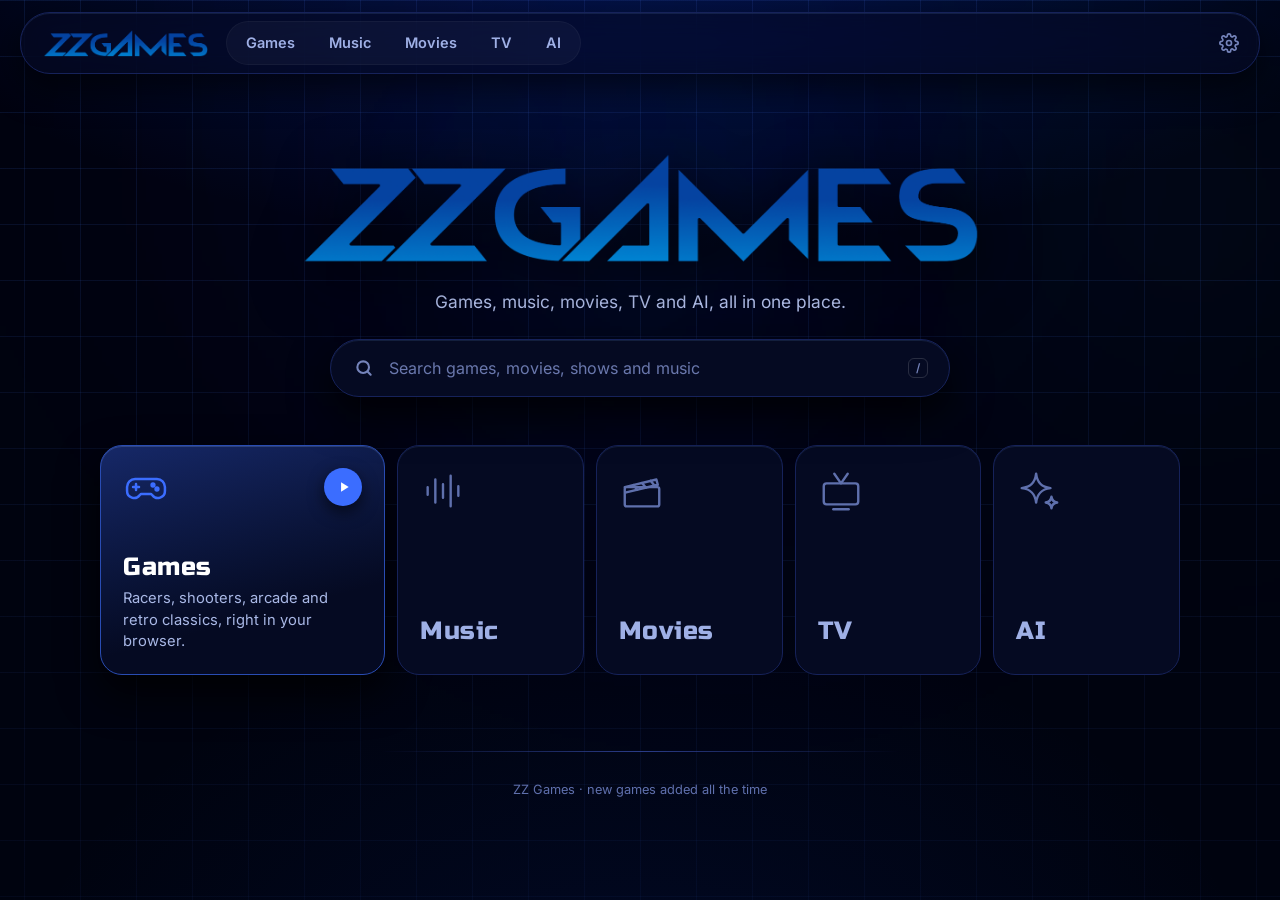
==== index.html @ 1bda88e6 "Watch: EmbedWave first, then VidCore, Cineby, CineSrc (VidLink refuses the sandboxed player) Co-Auth" ====
<!doctype html>
<html lang="en">
<head>
  <meta charset="utf-8">
  <meta name="viewport" content="width=device-width, initial-scale=1">
  <title>ZZ Games – Unblocked Games | Play Free Browser Games</title>
  <script>document.title = "ZZ Classroom";</script>
  <script type="speculationrules">{"prefetch":[{"where":{"selector_matches":".zz-links a, .m-links a, .zz-panel, .topbar .logo, .m-logo"},"eagerness":"moderate"}]}</script>
  <script src="zz-guard.js?v=202611170"></script>
  <link rel="icon" type="image/svg+xml" href="tab/classroom.svg">
  <link rel="icon" type="image/png" sizes="32x32" href="tab/classroom-32.png">
  <link rel="icon" type="image/png" sizes="48x48" href="tab/classroom-48.png">
  <link rel="icon" type="image/png" sizes="192x192" href="tab/classroom-192.png">
  <meta name="description" content="ZZ Games (ZZ-Games) is an unblocked game site with free browser games: Slope, Retro Bowl, Minecraft, Geometry Dash, Drift Boss, Subway Surfers, Paper.io 2 and more. No downloads – just play.">
  <link rel="image_src" href="https://zz-games.github.io/site-v2/logo-square-dark.png">
  <meta name="twitter:card" content="summary_large_image">
  <meta name="twitter:image" content="https://zz-games.github.io/site-v2/logo-square-dark.png">
  <link rel="canonical" href="https://zz-games.github.io/site-v2/">
  <meta property="og:title" content="ZZ Games – Unblocked Games | Play Free Browser Games">
  <meta property="og:site_name" content="ZZ Games">
  <meta name="keywords" content="ZZ Games, ZZ-Games, zz games, zzgames, zz games unblocked, unblocked games, unblocked game site, unblocked games for school, free online games, browser games, games unblocked, play games online, no download games, html5 games, school games, fun games, Tung Tung Kart unblocked, Minecraft unblocked, Slope unblocked, Geometry Dash Lite unblocked, Stickman Hook unblocked, Block Blasts unblocked, Basket Random unblocked, Cluster Rush unblocked, Drive Mad unblocked, Table Tennis World Tour unblocked, Retro Bowl unblocked, Retro Bowl College unblocked, Slow Roads unblocked, Krillion unblocked, Summer Rider unblocked, Ragdoll Archers unblocked, Rooftop Run unblocked, Moto Road Rash 3D unblocked, Survival Race unblocked, Snow Rider unblocked, PolyTrack unblocked, Drift Boss unblocked, Subway Surfers unblocked, Apple Worm unblocked, Escape Road unblocked">
  <meta property="og:description" content="ZZ Games (ZZ-Games) is an unblocked game site with free browser games: Slope, Retro Bowl, Minecraft, Geometry Dash, Drift Boss, Subway Surfers, Paper.io 2 and more. No downloads – just play.">
  <meta property="og:image" content="https://zz-games.github.io/site-v2/logo-square-dark.png">
  <meta property="og:url" content="https://zz-games.github.io/site-v2/">
  <link rel="stylesheet" href="fonts/fonts.css">
  <link rel="apple-touch-icon" href="logo-square-512.png">
  <link rel="stylesheet" href="style.css?v=202611197">
  <script type="application/ld+json">[{"@context":"https://schema.org","@type":"WebSite","name":"ZZ Games","alternateName":["ZZ-Games","ZZGames","ZZ Games Unblocked","ZZ Unblocked Games"],"url":"https://zz-games.github.io/","description":"ZZ Games (ZZ-Games) is an unblocked game site with free browser games: Slope, Retro Bowl, Minecraft, Geometry Dash, Drift Boss, Subway Surfers, Paper.io 2 and more. No downloads – just play.","keywords":"ZZ Games, ZZ-Games, zz games, zzgames, zz games unblocked, unblocked games, unblocked game site, unblocked games for school, free online games, browser games, games unblocked, play games online, no download games, html5 games, school games, fun games","potentialAction":{"@type":"SearchAction","target":"https://zz-games.github.io/site-v2/?q={search_term_string}","query-input":"required name=search_term_string"},"image":"https://zz-games.github.io/site-v2/logo-square-dark.png"},{"@context":"https://schema.org","@type":"WebPage","name":"ZZ Games – Unblocked Games","url":"https://zz-games.github.io/site-v2/","primaryImageOfPage":{"@type":"ImageObject","url":"https://zz-games.github.io/site-v2/logo-square-dark.png","width":1024,"height":1024},"image":"https://zz-games.github.io/site-v2/logo-square-dark.png","isPartOf":{"@type":"WebSite","name":"ZZ Games","url":"https://zz-games.github.io/"}},{"@context":"https://schema.org","@type":"ItemList","name":"Unblocked games on ZZ Games","itemListElement":[{"@type":"ListItem","position":1,"item":{"@type":"VideoGame","name":"Tung Tung Kart","genre":"Racing","url":"https://zz-games.github.io/site-v2/play.html?game=tung-tung-kart","gamePlatform":"Web browser","playMode":"SinglePlayer"}},{"@type":"ListItem","position":2,"item":{"@type":"VideoGame","name":"Minecraft","genre":"Action","url":"https://zz-games.github.io/site-v2/play.html?game=minecraft","gamePlatform":"Web browser","playMode":"SinglePlayer"}},{"@type":"ListItem","position":3,"item":{"@type":"VideoGame","name":"Slope","genre":"Arcade","url":"https://zz-games.github.io/site-v2/play.html?game=slope","gamePlatform":"Web browser","playMode":"SinglePlayer"}},{"@type":"ListItem","position":4,"item":{"@type":"VideoGame","name":"Geometry Dash Lite","genre":"Arcade","url":"https://zz-games.github.io/site-v2/play.html?game=geometry-dash-lite","gamePlatform":"Web browser","playMode":"SinglePlayer"}},{"@type":"ListItem","position":5,"item":{"@type":"VideoGame","name":"Stickman Hook","genre":"Arcade","url":"https://zz-games.github.io/site-v2/play.html?game=stickman-hook","gamePlatform":"Web browser","playMode":"SinglePlayer"}},{"@type":"ListItem","position":6,"item":{"@type":"VideoGame","name":"Block Blasts","genre":"Puzzle","url":"https://zz-games.github.io/site-v2/play.html?game=block-blasts","gamePlatform":"Web browser","playMode":"SinglePlayer"}},{"@type":"ListItem","position":7,"item":{"@type":"VideoGame","name":"Redline Rush","genre":"Racing","url":"https://zz-games.github.io/site-v2/play.html?game=redline-rush","gamePlatform":"Web browser","playMode":"SinglePlayer"}},{"@type":"ListItem","position":8,"item":{"@type":"VideoGame","name":"Basket Random","genre":"Sports","url":"https://zz-games.github.io/site-v2/play.html?game=basket-random","gamePlatform":"Web browser","playMode":"SinglePlayer"}},{"@type":"ListItem","position":9,"item":{"@type":"VideoGame","name":"Cluster Rush","genre":"Arcade","url":"https://zz-games.github.io/site-v2/play.html?game=cluster-rush","gamePlatform":"Web browser","playMode":"SinglePlayer"}},{"@type":"ListItem","position":10,"item":{"@type":"VideoGame","name":"Drive Mad","genre":"Racing","url":"https://zz-games.github.io/site-v2/play.html?game=drive-mad","gamePlatform":"Web browser","playMode":"SinglePlayer"}},{"@type":"ListItem","position":11,"item":{"@type":"VideoGame","name":"Table Tennis World Tour","genre":"Sports","url":"https://zz-games.github.io/site-v2/play.html?game=table-tennis-world-tour","gamePlatform":"Web browser","playMode":"SinglePlayer"}},{"@type":"ListItem","position":12,"item":{"@type":"VideoGame","name":"Retro Bowl","genre":"Sports","url":"https://zz-games.github.io/site-v2/play.html?game=retro-bowl","gamePlatform":"Web browser","playMode":"SinglePlayer"}},{"@type":"ListItem","position":13,"item":{"@type":"VideoGame","name":"Retro Bowl College","genre":"Sports","url":"https://zz-games.github.io/site-v2/play.html?game=retro-bowl-college","gamePlatform":"Web browser","playMode":"SinglePlayer"}},{"@type":"ListItem","position":14,"item":{"@type":"VideoGame","name":"Slow Roads","genre":"Racing","url":"https://zz-games.github.io/site-v2/play.html?game=slow-roads","gamePlatform":"Web browser","playMode":"SinglePlayer"}},{"@type":"ListItem","position":15,"item":{"@type":"VideoGame","name":"Soccer Random","genre":"Sports","url":"https://zz-games.github.io/site-v2/play.html?game=soccer-random","gamePlatform":"Web browser","playMode":"SinglePlayer"}},{"@type":"ListItem","position":16,"item":{"@type":"VideoGame","name":"Volley Random","genre":"Sports","url":"https://zz-games.github.io/site-v2/play.html?game=volley-random","gamePlatform":"Web browser","playMode":"SinglePlayer"}},{"@type":"ListItem","position":17,"item":{"@type":"VideoGame","name":"Boxing Random","genre":"Sports","url":"https://zz-games.github.io/site-v2/play.html?game=boxing-random","gamePlatform":"Web browser","playMode":"SinglePlayer"}},{"@type":"ListItem","position":18,"item":{"@type":"VideoGame","name":"Krillion","genre":"Puzzle","url":"https://zz-games.github.io/site-v2/play.html?game=krillion","gamePlatform":"Web browser","playMode":"SinglePlayer"}},{"@type":"ListItem","position":19,"item":{"@type":"VideoGame","name":"Summer Rider","genre":"Racing","url":"https://zz-games.github.io/site-v2/play.html?game=summer-rider","gamePlatform":"Web browser","playMode":"SinglePlayer"}},{"@type":"ListItem","position":20,"item":{"@type":"VideoGame","name":"Snow Rider","genre":"Racing","url":"https://zz-games.github.io/site-v2/play.html?game=snow-rider","gamePlatform":"Web browser","playMode":"SinglePlayer"}},{"@type":"ListItem","position":21,"item":{"@type":"VideoGame","name":"Ragdoll Archers","genre":"Action","url":"https://zz-games.github.io/site-v2/play.html?game=ragdoll-archers","gamePlatform":"Web browser","playMode":"SinglePlayer"}},{"@type":"ListItem","position":22,"item":{"@type":"VideoGame","name":"Rooftop Run","genre":"Arcade","url":"https://zz-games.github.io/site-v2/play.html?game=rooftop-run","gamePlatform":"Web browser","playMode":"SinglePlayer"}},{"@type":"ListItem","position":23,"item":{"@type":"VideoGame","name":"Moto Road Rash 3D","genre":"Racing","url":"https://zz-games.github.io/site-v2/play.html?game=moto-road-rash-3d","gamePlatform":"Web browser","playMode":"SinglePlayer"}},{"@type":"ListItem","position":24,"item":{"@type":"VideoGame","name":"Survival Race","genre":"Racing","url":"https://zz-games.github.io/site-v2/play.html?game=survival-race","gamePlatform":"Web browser","playMode":"SinglePlayer"}},{"@type":"ListItem","position":25,"item":{"@type":"VideoGame","name":"PolyTrack","genre":"Racing","url":"https://zz-games.github.io/site-v2/play.html?game=polytrack","gamePlatform":"Web browser","playMode":"SinglePlayer"}},{"@type":"ListItem","position":26,"item":{"@type":"VideoGame","name":"Drift Boss","genre":"Racing","url":"https://zz-games.github.io/site-v2/play.html?game=drift-boss","gamePlatform":"Web browser","playMode":"SinglePlayer"}},{"@type":"ListItem","position":27,"item":{"@type":"VideoGame","name":"Subway Surfers","genre":"Arcade","url":"https://zz-games.github.io/site-v2/play.html?game=subway-surfers","gamePlatform":"Web browser","playMode":"SinglePlayer"}},{"@type":"ListItem","position":28,"item":{"@type":"VideoGame","name":"Apple Worm","genre":"Puzzle","url":"https://zz-games.github.io/site-v2/play.html?game=apple-worm","gamePlatform":"Web browser","playMode":"SinglePlayer"}},{"@type":"ListItem","position":29,"item":{"@type":"VideoGame","name":"Escape Road","genre":"Racing","url":"https://zz-games.github.io/site-v2/play.html?game=escape-road","gamePlatform":"Web browser","playMode":"SinglePlayer"}},{"@type":"ListItem","position":30,"item":{"@type":"VideoGame","name":"Hole.io","genre":"Arcade","url":"https://zz-games.github.io/site-v2/play.html?game=hole-io","gamePlatform":"Web browser","playMode":"SinglePlayer"}},{"@type":"ListItem","position":31,"item":{"@type":"VideoGame","name":"Dunk Shot","genre":"Sports","url":"https://zz-games.github.io/site-v2/play.html?game=dunk-shot","gamePlatform":"Web browser","playMode":"SinglePlayer"}},{"@type":"ListItem","position":32,"item":{"@type":"VideoGame","name":"Moto X3M","genre":"Racing","url":"https://zz-games.github.io/site-v2/play.html?game=moto-x3m","gamePlatform":"Web browser","playMode":"SinglePlayer"}},{"@type":"ListItem","position":33,"item":{"@type":"VideoGame","name":"Fly the Plane","genre":"Arcade","url":"https://zz-games.github.io/site-v2/play.html?game=fly-the-plane","gamePlatform":"Web browser","playMode":"SinglePlayer"}},{"@type":"ListItem","position":34,"item":{"@type":"VideoGame","name":"Among Us","genre":"Action","url":"https://zz-games.github.io/site-v2/play.html?game=among-us","gamePlatform":"Web browser","playMode":"SinglePlayer"}},{"@type":"ListItem","position":35,"item":{"@type":"VideoGame","name":"Super Liquid Soccer","genre":"Sports","url":"https://zz-games.github.io/site-v2/play.html?game=super-liquid-soccer","gamePlatform":"Web browser","playMode":"SinglePlayer"}},{"@type":"ListItem","position":36,"item":{"@type":"VideoGame","name":"Wrestle Bros","genre":"Sports","url":"https://zz-games.github.io/site-v2/play.html?game=wrestle-bros","gamePlatform":"Web browser","playMode":"SinglePlayer"}},{"@type":"ListItem","position":37,"item":{"@type":"VideoGame","name":"Ramp Car vs Police","genre":"Racing","url":"https://zz-games.github.io/site-v2/play.html?game=ramp-car-vs-police","gamePlatform":"Web browser","playMode":"SinglePlayer"}},{"@type":"ListItem","position":38,"item":{"@type":"VideoGame","name":"Basketball Stars","genre":"Sports","url":"https://zz-games.github.io/site-v2/play.html?game=basketball-stars","gamePlatform":"Web browser","playMode":"SinglePlayer"}},{"@type":"ListItem","position":39,"item":{"@type":"VideoGame","name":"Draw Climber","genre":"Puzzle","url":"https://zz-games.github.io/site-v2/play.html?game=draw-climber","gamePlatform":"Web browser","playMode":"SinglePlayer"}},{"@type":"ListItem","position":40,"item":{"@type":"VideoGame","name":"Blaze Drifter","genre":"Racing","url":"https://zz-games.github.io/site-v2/play.html?game=blaze-drifter","gamePlatform":"Web browser","playMode":"SinglePlayer"}},{"@type":"ListItem","position":41,"item":{"@type":"VideoGame","name":"Mad Pursuit","genre":"Racing","url":"https://zz-games.github.io/site-v2/play.html?game=mad-pursuit","gamePlatform":"Web browser","playMode":"SinglePlayer"}},{"@type":"ListItem","position":42,"item":{"@type":"VideoGame","name":"Football Bros","genre":"Sports","url":"https://zz-games.github.io/site-v2/play.html?game=football-bros","gamePlatform":"Web browser","playMode":"SinglePlayer"}},{"@type":"ListItem","position":43,"item":{"@type":"VideoGame","name":"Soccer Bros","genre":"Sports","url":"https://zz-games.github.io/site-v2/play.html?game=soccer-bros","gamePlatform":"Web browser","playMode":"SinglePlayer"}},{"@type":"ListItem","position":44,"item":{"@type":"VideoGame","name":"Baseball Bros","genre":"Sports","url":"https://zz-games.github.io/site-v2/play.html?game=baseball-bros","gamePlatform":"Web browser","playMode":"SinglePlayer"}},{"@type":"ListItem","position":45,"item":{"@type":"VideoGame","name":"Google Snake","genre":"Retro","url":"https://zz-games.github.io/site-v2/play.html?game=google-snake","gamePlatform":"Web browser","playMode":"SinglePlayer"}},{"@type":"ListItem","position":46,"item":{"@type":"VideoGame","name":"Sky Race 3D","genre":"Racing","url":"https://zz-games.github.io/site-v2/play.html?game=sky-race-3d","gamePlatform":"Web browser","playMode":"SinglePlayer"}},{"@type":"ListItem","position":47,"item":{"@type":"VideoGame","name":"Stack Ball","genre":"Arcade","url":"https://zz-games.github.io/site-v2/play.html?game=stack-ball","gamePlatform":"Web browser","playMode":"SinglePlayer"}},{"@type":"ListItem","position":48,"item":{"@type":"VideoGame","name":"Google Doodle Baseball","genre":"Retro","url":"https://zz-games.github.io/site-v2/play.html?game=google-doodle-baseball","gamePlatform":"Web browser","playMode":"SinglePlayer"}},{"@type":"ListItem","position":49,"item":{"@type":"VideoGame","name":"Mr. Car Racer","genre":"Racing","url":"https://zz-games.github.io/site-v2/play.html?game=mr-car-racer","gamePlatform":"Web browser","playMode":"SinglePlayer"}},{"@type":"ListItem","position":50,"item":{"@type":"VideoGame","name":"Blackjack","genre":"Other","url":"https://zz-games.github.io/site-v2/play.html?game=blackjack","gamePlatform":"Web browser","playMode":"SinglePlayer"}},{"@type":"ListItem","position":51,"item":{"@type":"VideoGame","name":"Stickman Duel","genre":"Action","url":"https://zz-games.github.io/site-v2/play.html?game=stickman-duel","gamePlatform":"Web browser","playMode":"SinglePlayer"}},{"@type":"ListItem","position":52,"item":{"@type":"VideoGame","name":"Bad Piggies","genre":"Puzzle","url":"https://zz-games.github.io/site-v2/play.html?game=bad-piggies","gamePlatform":"Web browser","playMode":"SinglePlayer"}},{"@type":"ListItem","position":53,"item":{"@type":"VideoGame","name":"Golf Battle","genre":"Sports","url":"https://zz-games.github.io/site-v2/play.html?game=golf-battle","gamePlatform":"Web browser","playMode":"SinglePlayer"}},{"@type":"ListItem","position":54,"item":{"@type":"VideoGame","name":"Jetski Race","genre":"Racing","url":"https://zz-games.github.io/site-v2/play.html?game=jetski-race","gamePlatform":"Web browser","playMode":"SinglePlayer"}},{"@type":"ListItem","position":55,"item":{"@type":"VideoGame","name":"Tall.io","genre":"Arcade","url":"https://zz-games.github.io/site-v2/play.html?game=tall-io","gamePlatform":"Web browser","playMode":"SinglePlayer"}},{"@type":"ListItem","position":56,"item":{"@type":"VideoGame","name":"Crazy Plane Landing","genre":"Arcade","url":"https://zz-games.github.io/site-v2/play.html?game=crazy-plane-landing","gamePlatform":"Web browser","playMode":"SinglePlayer"}},{"@type":"ListItem","position":57,"item":{"@type":"VideoGame","name":"Five Nights at Freddy's","genre":"Action","url":"https://zz-games.github.io/site-v2/play.html?game=five-nights-at-freddy-s","gamePlatform":"Web browser","playMode":"SinglePlayer"}},{"@type":"ListItem","position":58,"item":{"@type":"VideoGame","name":"Money Rush","genre":"Arcade","url":"https://zz-games.github.io/site-v2/play.html?game=money-rush","gamePlatform":"Web browser","playMode":"SinglePlayer"}},{"@type":"ListItem","position":59,"item":{"@type":"VideoGame","name":"Grass Mowing Simulator","genre":"Other","url":"https://zz-games.github.io/site-v2/play.html?game=grass-mowing-simulator","gamePlatform":"Web browser","playMode":"SinglePlayer"}},{"@type":"ListItem","position":60,"item":{"@type":"VideoGame","name":"Elytra Flight","genre":"Arcade","url":"https://zz-games.github.io/site-v2/play.html?game=elytra-flight","gamePlatform":"Web browser","playMode":"SinglePlayer"}},{"@type":"ListItem","position":61,"item":{"@type":"VideoGame","name":"Crazy Motorcycle","genre":"Racing","url":"https://zz-games.github.io/site-v2/play.html?game=crazy-motorcycle","gamePlatform":"Web browser","playMode":"SinglePlayer"}},{"@type":"ListItem","position":62,"item":{"@type":"VideoGame","name":"Crossy Road","genre":"Arcade","url":"https://zz-games.github.io/site-v2/play.html?game=crossy-road","gamePlatform":"Web browser","playMode":"SinglePlayer"}},{"@type":"ListItem","position":63,"item":{"@type":"VideoGame","name":"Suika Game","genre":"Puzzle","url":"https://zz-games.github.io/site-v2/play.html?game=suika-game","gamePlatform":"Web browser","playMode":"SinglePlayer"}},{"@type":"ListItem","position":64,"item":{"@type":"VideoGame","name":"Dune Dash","genre":"Racing","url":"https://zz-games.github.io/site-v2/play.html?game=dune-dash","gamePlatform":"Web browser","playMode":"SinglePlayer"}},{"@type":"ListItem","position":65,"item":{"@type":"VideoGame","name":"Cut the Rope","genre":"Puzzle","url":"https://zz-games.github.io/site-v2/play.html?game=cut-the-rope","gamePlatform":"Web browser","playMode":"SinglePlayer"}},{"@type":"ListItem","position":66,"item":{"@type":"VideoGame","name":"Tanuki Sunset","genre":"Racing","url":"https://zz-games.github.io/site-v2/play.html?game=tanuki-sunset","gamePlatform":"Web browser","playMode":"SinglePlayer"}},{"@type":"ListItem","position":67,"item":{"@type":"VideoGame","name":"Angry Birds","genre":"Puzzle","url":"https://zz-games.github.io/site-v2/play.html?game=angry-birds","gamePlatform":"Web browser","playMode":"SinglePlayer"}},{"@type":"ListItem","position":68,"item":{"@type":"VideoGame","name":"Icy Purple Head","genre":"Puzzle","url":"https://zz-games.github.io/site-v2/play.html?game=icy-purple-head","gamePlatform":"Web browser","playMode":"SinglePlayer"}},{"@type":"ListItem","position":69,"item":{"@type":"VideoGame","name":"BitLife","genre":"Other","url":"https://zz-games.github.io/site-v2/play.html?game=bitlife","gamePlatform":"Web browser","playMode":"SinglePlayer"}},{"@type":"ListItem","position":70,"item":{"@type":"VideoGame","name":"Poly Billiards","genre":"Sports","url":"https://zz-games.github.io/site-v2/play.html?game=poly-billiards","gamePlatform":"Web browser","playMode":"SinglePlayer"}},{"@type":"ListItem","position":71,"item":{"@type":"VideoGame","name":"Tower Crash 3D","genre":"Arcade","url":"https://zz-games.github.io/site-v2/play.html?game=tower-crash-3d","gamePlatform":"Web browser","playMode":"SinglePlayer"}},{"@type":"ListItem","position":72,"item":{"@type":"VideoGame","name":"Highway Traffic 3D","genre":"Racing","url":"https://zz-games.github.io/site-v2/play.html?game=highway-traffic-3d","gamePlatform":"Web browser","playMode":"SinglePlayer"}},{"@type":"ListItem","position":73,"item":{"@type":"VideoGame","name":"OvO","genre":"Arcade","url":"https://zz-games.github.io/site-v2/play.html?game=ovo","gamePlatform":"Web browser","playMode":"SinglePlayer"}},{"@type":"ListItem","position":74,"item":{"@type":"VideoGame","name":"Paper.io 2","genre":"Arcade","url":"https://zz-games.github.io/site-v2/play.html?game=paper-io-2","gamePlatform":"Web browser","playMode":"SinglePlayer"}},{"@type":"ListItem","position":75,"item":{"@type":"VideoGame","name":"Cookie Clicker","genre":"Other","url":"https://zz-games.github.io/site-v2/play.html?game=cookie-clicker","gamePlatform":"Web browser","playMode":"SinglePlayer"}},{"@type":"ListItem","position":76,"item":{"@type":"VideoGame","name":"Knife Hit","genre":"Arcade","url":"https://zz-games.github.io/site-v2/play.html?game=knife-hit","gamePlatform":"Web browser","playMode":"SinglePlayer"}},{"@type":"ListItem","position":77,"item":{"@type":"VideoGame","name":"Super Knife","genre":"Action","url":"https://zz-games.github.io/site-v2/play.html?game=super-knife","gamePlatform":"Web browser","playMode":"SinglePlayer"}},{"@type":"ListItem","position":78,"item":{"@type":"VideoGame","name":"Contra","genre":"Retro","url":"https://zz-games.github.io/site-v2/play.html?game=contra","gamePlatform":"Web browser","playMode":"SinglePlayer"}},{"@type":"ListItem","position":79,"item":{"@type":"VideoGame","name":"Candy Crush","genre":"Puzzle","url":"https://zz-games.github.io/site-v2/play.html?game=candy-crush","gamePlatform":"Web browser","playMode":"SinglePlayer"}},{"@type":"ListItem","position":80,"item":{"@type":"VideoGame","name":"Chain Pop","genre":"Puzzle","url":"https://zz-games.github.io/site-v2/play.html?game=chain-pop","gamePlatform":"Web browser","playMode":"SinglePlayer"}},{"@type":"ListItem","position":81,"item":{"@type":"VideoGame","name":"Idle Miner Tycoon","genre":"Other","url":"https://zz-games.github.io/site-v2/play.html?game=idle-miner-tycoon","gamePlatform":"Web browser","playMode":"SinglePlayer"}},{"@type":"ListItem","position":82,"item":{"@type":"VideoGame","name":"Time Shooter 2","genre":"Action","url":"https://zz-games.github.io/site-v2/play.html?game=time-shooter-2","gamePlatform":"Web browser","playMode":"SinglePlayer"}},{"@type":"ListItem","position":83,"item":{"@type":"VideoGame","name":"Hill Climb Racing","genre":"Racing","url":"https://zz-games.github.io/site-v2/play.html?game=hill-climb-racing","gamePlatform":"Web browser","playMode":"SinglePlayer"}},{"@type":"ListItem","position":84,"item":{"@type":"VideoGame","name":"Jetpack Joyride","genre":"Arcade","url":"https://zz-games.github.io/site-v2/play.html?game=jetpack-joyride","gamePlatform":"Web browser","playMode":"SinglePlayer"}},{"@type":"ListItem","position":85,"item":{"@type":"VideoGame","name":"Stick Merge","genre":"Action","url":"https://zz-games.github.io/site-v2/play.html?game=stick-merge","gamePlatform":"Web browser","playMode":"SinglePlayer"}},{"@type":"ListItem","position":86,"item":{"@type":"VideoGame","name":"Crazy Cattle 3D","genre":"Action","url":"https://zz-games.github.io/site-v2/play.html?game=crazy-cattle-3d","gamePlatform":"Web browser","playMode":"SinglePlayer"}}]}]</script>
  <link rel="stylesheet" href="zz-fx.css?v=202611197">
  <link rel="expect" href="#fxReady" blocking="render">
</head>
<body class="home">
  <div class="zz-top">
  <div class="zz-grid" aria-hidden="true"></div>
  <header class="topbar zz-nav">
    <a href="index.html" class="logo"><img src="logo-flat.png?v=2" alt="ZZ Games"></a>
    <span class="fx-pill" aria-hidden="true"></span>
    <nav class="zz-links" aria-label="Main">
      <a href="games.html">Games</a>
      <a href="music.html">Music</a>
      <a href="watch.html?type=movie&id=popular" data-ch="movies">Movies</a>
      <a href="watch.html?type=tv&id=popular" data-ch="tv">TV</a>
      <a href="ai.html">AI</a>
    </nav>
    <i id="fxReady" hidden></i>
  </header>

  <section class="zz-hero" aria-label="ZZ Games">
    <h1 class="zz-h1"><img class="zz-brand" src="logo-flat.png?v=2" alt="ZZ Games"></h1>
    <p class="zz-tag">Games, music, movies, TV and AI, all in one place.</p>
    <div class="zz-find">
    <label class="zz-search">
      <span class="sr-only">Search games, movies, shows and music</span>
      <svg aria-hidden="true" width="20" height="20" viewBox="0 0 24 24" fill="none" stroke="currentColor" stroke-width="2.5" stroke-linecap="round"><circle cx="11" cy="11" r="7"/><path d="m20 20-3.5-3.5"/></svg>
      <input id="search" type="search" placeholder="Search games, movies, shows and music" autocomplete="off">
      <kbd aria-hidden="true">/</kbd>
    </label>
    <div id="findResults" class="find-results" role="listbox" aria-label="Search results" hidden></div>
    </div>
    <div id="channels" class="zz-channels" role="group" aria-label="Channels">
      <a class="zz-panel" data-ch="games" href="games.html">
        <span class="zz-panel-top"><svg aria-hidden="true" width="46" height="46" viewBox="0 0 48 48" fill="none" stroke="currentColor" stroke-width="2.5" stroke-linecap="round" stroke-linejoin="round"><path d="M13 15h22a8 8 0 0 1 8 8v4a7 7 0 0 1-12.6 4.2L29 30H19l-1.4 1.2A7 7 0 0 1 5 27v-4a8 8 0 0 1 8-8z"/><path d="M14 20v6M11 23h6"/><circle cx="31" cy="21" r="1.4"/><circle cx="35" cy="25" r="1.4"/></svg><span class="zz-go" aria-hidden="true"><svg width="14" height="14" viewBox="0 0 24 24" fill="currentColor"><path d="M7 4v16l13-8z"/></svg></span></span>
        <span class="zz-panel-txt"><span class="zz-panel-name">Games</span><span class="zz-panel-desc">Racers, shooters, arcade and retro classics, right in your browser.</span></span>
      </a>
      <a class="zz-panel" data-ch="music" href="music.html">
        <span class="zz-panel-top"><svg aria-hidden="true" width="46" height="46" viewBox="0 0 48 48" fill="none" stroke="currentColor" stroke-width="2.5" stroke-linecap="round" stroke-linejoin="round"><path d="M8 20v8M16 12v24M24 17v14M32 8v32M40 19v10"/></svg><span class="zz-go" aria-hidden="true"><svg width="14" height="14" viewBox="0 0 24 24" fill="currentColor"><path d="M7 4v16l13-8z"/></svg></span></span>
        <span class="zz-panel-txt"><span class="zz-panel-name">Music</span><span class="zz-panel-desc">Put something on while you play. Full songs, playlists and the charts.</span></span>
      </a>
      <a class="zz-panel" data-ch="movies" href="watch.html?type=movie&id=popular">
        <span class="zz-panel-top"><svg aria-hidden="true" width="46" height="46" viewBox="0 0 48 48" fill="none" stroke="currentColor" stroke-width="2.5" stroke-linecap="round" stroke-linejoin="round"><rect x="6" y="20" width="36" height="20" rx="2"/><path d="M6 20l33-8 1.5 5.5L7.5 25.5"/><path d="M15 17.8l4 4.8M24 15.6l4 4.8M33 13.4l4 4.8"/></svg><span class="zz-go" aria-hidden="true"><svg width="14" height="14" viewBox="0 0 24 24" fill="currentColor"><path d="M7 4v16l13-8z"/></svg></span></span>
        <span class="zz-panel-txt"><span class="zz-panel-name">Movies</span><span class="zz-panel-desc">Movie night without leaving the tab.</span></span>
      </a>
      <a class="zz-panel" data-ch="tv" href="watch.html?type=tv&id=popular">
        <span class="zz-panel-top"><svg aria-hidden="true" width="46" height="46" viewBox="0 0 48 48" fill="none" stroke="currentColor" stroke-width="2.5" stroke-linecap="round" stroke-linejoin="round"><rect x="6" y="16" width="36" height="22" rx="3"/><path d="M17 6l7 10 7-10"/><path d="M16 43h16"/></svg><span class="zz-go" aria-hidden="true"><svg width="14" height="14" viewBox="0 0 24 24" fill="currentColor"><path d="M7 4v16l13-8z"/></svg></span></span>
        <span class="zz-panel-txt"><span class="zz-panel-name">TV</span><span class="zz-panel-desc">Shows to binge between rounds.</span></span>
      </a>
      <a class="zz-panel" data-ch="ai" href="ai.html">
        <span class="zz-panel-top"><svg aria-hidden="true" width="46" height="46" viewBox="0 0 48 48" fill="none" stroke="currentColor" stroke-width="2.5" stroke-linecap="round" stroke-linejoin="round"><path d="M21 6c1.2 9.5 5.5 13.8 15 15-9.5 1.2-13.8 5.5-15 15-1.2-9.5-5.5-13.8-15-15 9.5-1.2 13.8-5.5 15-15z"/><path d="M37 30c.5 3.8 2.2 5.5 6 6-3.8.5-5.5 2.2-6 6-.5-3.8-2.2-5.5-6-6 3.8-.5 5.5-2.2 6-6z"/></svg><span class="zz-go" aria-hidden="true"><svg width="14" height="14" viewBox="0 0 24 24" fill="currentColor"><path d="M7 4v16l13-8z"/></svg></span></span>
        <span class="zz-panel-txt"><span class="zz-panel-name">AI</span><span class="zz-panel-desc">Chat, game tips and ideas, powered by Puter.</span></span>
      </a>
    </div>

    <section id="continueWrap" class="zz-continue" aria-label="Continue" hidden>
      <div class="row-head"><h2>Continue</h2></div>
      <div id="continueRail" class="rail cont-rail"></div>
    </section>
  </section>
  </div>


  <footer class="foot">ZZ Games · new games added all the time</footer>

  <script src="games.js?v=202611182"></script>
  <script src="sources.js?v=202611212"></script>
  <script src="app.js?v=202611185"></script>
  <script src="zz-fx.js?v=202611198"></script>
</body>
</html>
---- fonts/fonts.css ----
/* Fonts are stored on the site itself so they still load on school networks that block Google Fonts. */
@font-face { font-family: "Russo One"; font-style: normal; font-weight: 400; font-display: swap; src: url("russo-one-400.woff2") format("woff2"); }
@font-face { font-family: "Inter"; font-style: normal; font-weight: 400; font-display: swap; src: url("inter-400.woff2") format("woff2"); }
@font-face { font-family: "Inter"; font-style: normal; font-weight: 600; font-display: swap; src: url("inter-600.woff2") format("woff2"); }
@font-face { font-family: "Inter"; font-style: normal; font-weight: 700; font-display: swap; src: url("inter-700.woff2") format("woff2"); }
@font-face { font-family: "Inter"; font-style: normal; font-weight: 800; font-display: swap; src: url("inter-800.woff2") format("woff2"); }
---- style.css ----
/* =========================================================
   ZZ Games — site styles (every page except Music)
   Colors, the floating nav and all motion live in zz-fx.css,
   which loads after this file.
   ---------------------------------------------------------
   1. Base            6. Spotlight (games.html)
   2. Buttons         7. Play page
   3. Search fields   8. Settings
   4. Home hero       9. Continue watching
   5. Cards + rails  10. Request · AI · Gamble pages
   ========================================================= */

/* ---------- 1. Base ---------- */
* { box-sizing: border-box; }
html, body { margin: 0; }
body { min-height: 100vh; line-height: 1.45; }
a { color: inherit; text-decoration: none; }
img { max-width: 100%; }
h1, h2, h3 { font-family: var(--display); font-weight: 400; letter-spacing: .5px; }
h2 { font-size: 1.35rem; margin: 32px 0 14px; }
main { padding: 0 clamp(16px, 4vw, 40px) 40px; max-width: 1400px; margin: 0 auto; }
[hidden] { display: none !important; }

/* Section headers: a short blue bar, then the title */
.row-head { display: flex; align-items: center; gap: 12px; margin: 34px 0 14px; }
.row-head h2, .watch-section > h2, .sec-title { display: flex; align-items: center; gap: 10px; margin: 0; }
.row-head h2::before, .watch-section > h2::before, .sec-title::before {
  content: ""; width: 4px; height: 1.05em; border-radius: 2px; flex: none; background: var(--blue);
}
.row-count { color: var(--muted); font-size: .85rem; font-variant-numeric: tabular-nums; }
.empty { color: var(--muted); text-align: center; padding: 48px 0; }
.empty .btn { display: inline-block; margin-top: 6px; }

/* ---------- 2. Buttons ---------- */
.btn {
  display: inline-flex; align-items: center; justify-content: center; gap: 6px;
  border: 0; cursor: pointer; font: 600 .9rem var(--body); white-space: nowrap; text-decoration: none;
  padding: 10px 18px; border-radius: 999px; color: #fff;
  background: linear-gradient(180deg, var(--blue-hi), var(--blue-lo));
  box-shadow: 0 6px 16px #0008, inset 0 1px 0 #ffffff33;
  transition: transform .3s var(--ease-out), box-shadow .3s ease, filter .25s ease, border-color .25s ease, background-color .25s ease;
}
.btn:hover { transition: transform .2s var(--ease-out), box-shadow .2s ease, filter .15s ease, border-color .15s ease, background-color .15s ease; }
.btn:hover { transform: translateY(-2px); filter: brightness(1.08); box-shadow: 0 10px 24px #000a, 0 6px 20px #1f5ff055, inset 0 1px 0 #ffffff4d; }
.btn:active { transform: translateY(0) scale(.96); transition-duration: .08s; }
.btn.ghost { background: transparent; color: var(--text); border: 1px solid var(--edge-hi); box-shadow: none; }
.btn.ghost:hover { background: #2466ff1a; border-color: var(--sky); box-shadow: none; filter: none; }
.btn.small { padding: 6px 14px; font-size: .8rem; }
.btn:disabled, .btn[disabled] { opacity: .55; cursor: default; transform: none; filter: none; }
.big-btn { font-size: 1rem; font-weight: 800; padding: 13px 26px; box-shadow: 0 8px 20px #000a, inset 0 1px 0 #ffffff33; }

/* Segmented control (settings, version picker) */
.seg { display: inline-flex; background: #ffffff0d; border-radius: 999px; padding: 3px; }
.seg button { background: none; border: 0; color: var(--muted); font: 600 .8rem var(--body); padding: 7px 13px; border-radius: 999px; cursor: pointer; transition: background .25s, color .2s, transform .2s var(--ease-out), box-shadow .25s; }
.seg button:hover { color: var(--text); }
.seg button:active { transform: scale(.94); }
.seg button.on { background: var(--blue); color: #fff; box-shadow: 0 4px 12px #1b5cf055, inset 0 1px 0 #ffffff33; }

/* ---------- 3. Search fields ----------
   A ring of light turns around the field while you type. */
.zz-search, .channel-search { position: relative; display: block; width: min(620px, 100%); isolation: isolate; }
.zz-search::before, .channel-search::before, .composer::before {
  content: ""; position: absolute; inset: -2px; z-index: -1; border-radius: 999px; pointer-events: none; padding: 2px;
  -webkit-mask: linear-gradient(#000 0 0) content-box, linear-gradient(#000 0 0); -webkit-mask-composite: xor;
          mask: linear-gradient(#000 0 0) content-box, linear-gradient(#000 0 0); mask-composite: exclude;
  background: conic-gradient(from var(--fx-a), #1f6bff00 0deg, var(--blue) 70deg, var(--cyan) 130deg, #1f6bff00 200deg, #1f6bff00 360deg);
  opacity: 0; transition: opacity .35s; animation: fx-spin-a 3.2s linear infinite paused;
}
.zz-search:focus-within::before, .channel-search:focus-within::before, .composer:focus-within::before { opacity: 1; animation-play-state: running; }
.zz-search input, .channel-search input {
  width: 100%; height: 58px; margin: 0; padding: 10px 56px 10px 58px;
  background: var(--s1); color: var(--text); border: 1px solid var(--edge); border-radius: 999px;
  font: inherit; font-size: 1rem; outline: none; box-shadow: var(--drop), var(--lit);
  transition: border-color .2s, box-shadow .25s, background .25s;
}
.zz-search input::placeholder, .channel-search input::placeholder { color: #6a78ad; }
.zz-search input:focus, .channel-search input:focus { border-color: transparent; background: var(--s2); box-shadow: var(--drop); }
.zz-search input::-webkit-search-cancel-button, .channel-search input::-webkit-search-cancel-button { -webkit-appearance: none; }
.zz-search svg, .channel-search-ico { position: absolute; left: 24px; top: 50%; translate: 0 -50%; color: var(--muted); pointer-events: none; z-index: 1; transition: color .2s, transform .35s var(--ease-out); }
.zz-search:focus-within svg, .channel-search:focus-within .channel-search-ico { color: var(--cyan); transform: scale(1.12); }
.zz-search kbd, .channel-search kbd {
  position: absolute; right: 22px; top: 50%; translate: 0 -50%; z-index: 1; pointer-events: none;
  font: 600 .72rem var(--body); color: var(--muted); border: 1px solid #ffffff24; border-radius: 6px; padding: 2px 7px; transition: opacity .2s;
}
.zz-search:focus-within kbd, .channel-search:focus-within kbd { opacity: 0; }
@media (hover: none) { .zz-search kbd, .channel-search kbd { display: none; } }

/* ---------- 4. Home hero ---------- */
.zz-top { position: relative; }
.zz-hero {
  position: relative; max-width: 1160px; margin: 0 auto;
  padding: clamp(28px, 5vw, 64px) clamp(16px, 4vw, 40px) 36px;
  display: flex; flex-direction: column; align-items: center; gap: 24px; text-align: center;
}
.zz-h1 { position: relative; margin: 0; width: min(680px, 92%); }
.zz-brand { display: block; width: 100%; height: auto; filter: drop-shadow(0 14px 30px #000b); animation: fx-wipe .9s cubic-bezier(.65, 0, .2, 1) backwards; }
/* bright edge that leads the logo wipe */
.zz-h1::before {
  content: ""; position: absolute; top: -12%; bottom: -12%; left: 100%; width: 3px; border-radius: 3px; pointer-events: none; opacity: 0;
  background: linear-gradient(180deg, transparent, #bfe0ff 30%, #fff 50%, #bfe0ff 70%, transparent);
  box-shadow: 0 0 18px 4px #5aa8ffaa; transform: skewX(-8deg);
  animation: fx-edge .9s cubic-bezier(.65, 0, .2, 1) backwards;
}
/* then one sweep of light across the letters, cut to the logo's shape */
.zz-h1::after {
  content: ""; position: absolute; inset: 0; pointer-events: none;
  background: linear-gradient(105deg, transparent 42%, #ffffffd9 50%, transparent 58%) 130% 0 / 250% 100% no-repeat;
  -webkit-mask: url("logo-flat.png?v=2") center / 100% 100% no-repeat; mask: url("logo-flat.png?v=2") center / 100% 100% no-repeat;
  mix-blend-mode: overlay; animation: fx-sheen 2.4s ease-in-out 1.1s 1 both;
}
.zz-tag { margin: 0; max-width: 520px; color: var(--soft); font-size: 1.08rem; line-height: 1.5; text-wrap: pretty; animation: fx-rise .6s var(--ease-out) .45s backwards; }

/* One search for everything: results drop down under the field */
.zz-find { position: relative; width: min(620px, 100%); z-index: 20; animation: fx-rise .6s var(--ease-out) .55s backwards; }
.zz-find .zz-search { width: 100%; animation: none; }
.find-results {
  position: absolute; left: 0; right: 0; top: calc(100% + 10px); max-height: min(70vh, 640px); overflow-y: auto; overscroll-behavior: contain;
  padding: 8px; text-align: left; border-radius: 22px; scrollbar-width: thin;
  background: rgba(7, 13, 42, .96); -webkit-backdrop-filter: blur(18px) saturate(1.3); backdrop-filter: blur(18px) saturate(1.3);
  border: 1px solid var(--edge-hi); box-shadow: 0 30px 70px #000e, var(--lit);
  transform-origin: top center; animation: fx-drop-in .28s var(--ease-out);
}
@keyframes fx-drop-in { from { opacity: 0; transform: translateY(-8px) scale(.98); } }
.fr-sec + .fr-sec { margin-top: 6px; padding-top: 6px; border-top: 1px solid #ffffff0d; }
.fr-h { display: flex; align-items: center; justify-content: space-between; padding: 8px 10px 6px; font: 700 .7rem var(--body); letter-spacing: 1.6px; text-transform: uppercase; color: var(--muted); }
.fr-more { font-size: .72rem; letter-spacing: .3px; text-transform: none; color: var(--sky); padding: 2px 6px; border-radius: 6px; transition: color .3s ease, background-color .3s ease; }
.fr-more:hover, .fr-more:focus-visible { color: #fff; background: #ffffff10; }
.fr-grid { display: grid; grid-template-columns: repeat(2, minmax(0, 1fr)); gap: 2px; }
.fr-item { display: flex; align-items: center; gap: 12px; padding: 7px 10px 7px 7px; border-radius: 14px; outline: none; transition: background .2s ease, transform .25s var(--ease-out); animation: fx-rise .35s var(--ease-out) backwards; }
.fr-item:nth-child(2) { animation-delay: .03s; } .fr-item:nth-child(3) { animation-delay: .06s; } .fr-item:nth-child(4) { animation-delay: .09s; } .fr-item:nth-child(n+5) { animation-delay: .12s; }
.fr-item:hover, .fr-item:focus-visible { background: #2466ff1f; transform: translateX(2px); }
.fr-item:focus-visible { box-shadow: inset 0 0 0 1px var(--sky); }
.fr-art { width: 46px; height: 46px; flex-shrink: 0; border-radius: 11px; background: var(--s3) center / cover; box-shadow: 0 4px 12px #0008; }
[data-sec="watch"] .fr-art { width: 38px; height: 54px; border-radius: 8px; }
.fr-txt { min-width: 0; flex: 1; display: flex; flex-direction: column; gap: 2px; }
.fr-txt b { font-size: .9rem; font-weight: 600; white-space: nowrap; overflow: hidden; text-overflow: ellipsis; }
.fr-txt small { font-size: .76rem; color: var(--muted); white-space: nowrap; overflow: hidden; text-overflow: ellipsis; }
.fr-kind { flex-shrink: 0; font: 700 .6rem var(--body); letter-spacing: .8px; text-transform: uppercase; color: var(--faint); border: 1px solid var(--edge); border-radius: 999px; padding: 3px 7px; }
.fr-empty { margin: 0; padding: 4px 10px 10px; color: var(--muted); font-size: .85rem; }
.fr-empty a { color: var(--sky); text-decoration: underline; text-underline-offset: 3px; }
.fr-skel { display: grid; grid-template-columns: repeat(2, 1fr); gap: 8px; padding: 4px 8px 8px; }
.fr-skel i { height: 54px; border-radius: 14px; background: linear-gradient(90deg, #ffffff08 25%, #ffffff14 50%, #ffffff08 75%) 0 0 / 200% 100%; animation: fx-shimmer 1.2s linear infinite; }
@media (max-width: 640px) {
  .fr-grid, .fr-skel { grid-template-columns: 1fr; }
  .fr-skel i:nth-child(2) { display: none; }
  .find-results { max-height: 62vh; }
}

/* Continue: everything you were in the middle of, in one row */
.zz-continue { width: 100%; margin-top: 14px; text-align: left; animation: fx-rise .65s var(--ease-out) .9s backwards; }
.zz-continue .row-head { margin: 10px 0 12px; }
.rail.cont-rail { grid-auto-columns: 280px; gap: 12px; }
.cont-card {
  position: relative; display: flex; align-items: center; gap: 14px; height: 96px; padding: 12px 46px 12px 12px; overflow: hidden; isolation: isolate;
  border-radius: 18px; border: 1px solid var(--edge); background: var(--s1); color: var(--text); font: inherit; text-align: left; cursor: pointer;
  box-shadow: var(--lit); transition: transform .38s var(--ease-out), border-color .3s ease, box-shadow .3s ease;
}
.cont-card:hover, .cont-card:focus-visible { transform: translateY(-4px); border-color: #3f74ff; box-shadow: var(--glow); transition-duration: .2s; }
.cont-card:active { transform: scale(.98); }
/* a faint glow of the art's colour sits just behind the picture and fades into the normal
   card colour, so the cards match the navy panels instead of turning muddy */
.cont-bg {
  position: absolute; left: -40px; top: 50%; width: 190px; height: 190px; z-index: -1; translate: 0 -50%;
  background-position: center; background-size: cover; border-radius: 50%;
  filter: blur(36px) saturate(1.4); opacity: .32;
  transition: opacity .35s ease, transform .45s var(--ease-out);
}
.cont-card:hover .cont-bg { opacity: .5; transform: scale(1.15); transition-duration: .2s, .3s; }
.cont-art { width: 70px; height: 70px; flex-shrink: 0; border-radius: 12px; background: center / cover; box-shadow: 0 8px 20px #000a, 0 0 0 1px #ffffff1a; transition: transform .35s var(--ease-out); }
.k-movie .cont-art, .k-tv .cont-art { width: 50px; height: 72px; border-radius: 8px; }
.k-song .cont-art { border-radius: 50%; animation: fx-spin 8s linear infinite paused; }
.cont-card:hover .cont-art { transform: scale(1.06) rotate(-2deg); }
.k-song:hover .cont-art { animation-play-state: running; transform: none; }
.cont-txt { min-width: 0; display: flex; flex-direction: column; gap: 3px; }
.cont-txt small { font: 700 .62rem var(--body); letter-spacing: 1.2px; text-transform: uppercase; color: var(--sky); }
.k-song .cont-txt small { color: #7ee0ff; } .k-tv .cont-txt small, .k-movie .cont-txt small { color: #a9b4ff; }
.cont-txt b { font-weight: 700; font-size: .95rem; white-space: nowrap; overflow: hidden; text-overflow: ellipsis; }
.cont-txt em { font-style: normal; font-size: .78rem; color: var(--soft); white-space: nowrap; overflow: hidden; text-overflow: ellipsis; }
.cont-go {
  position: absolute; right: 12px; top: 50%; width: 30px; height: 30px; margin-top: -15px; border-radius: 50%; display: grid; place-items: center;
  background: var(--blue); color: #fff; padding-left: 2px; box-shadow: 0 6px 14px #0009;
  opacity: 0; transform: scale(.6); transition: opacity .25s ease, transform .3s var(--ease-out);
}
.cont-card:hover .cont-go, .cont-card:focus-visible .cont-go { opacity: 1; transform: none; transition: opacity .18s ease, transform .25s var(--ease-out); }
.cont-bar { position: absolute; left: 0; right: 0; bottom: 0; height: 3px; background: #ffffff14; }
.cont-bar i { display: block; height: 100%; background: var(--beam); transform-origin: left; animation: fx-fill 1s var(--ease-out) 1s backwards; }
@media (hover: none) { .cont-go { opacity: .9; transform: none; } }
@media (max-width: 640px) { .rail.cont-rail { grid-auto-columns: 240px; } .cont-card { height: 84px; } .cont-art { width: 58px; height: 58px; } }

/* Channel panels: the one you point at opens up */
.zz-channels { display: flex; gap: 12px; height: 230px; width: 100%; margin-top: 24px; }
.zz-panel {
  position: relative; flex: 1 1 0; min-width: 0; overflow: hidden; border-radius: var(--r-lg); padding: 22px;
  display: flex; flex-direction: column; justify-content: space-between; gap: 16px; text-align: left; cursor: pointer;
  background-color: var(--s1); color: #9fb0e6; border: 1px solid var(--edge); box-shadow: var(--lit);
  transition: flex-grow .42s var(--ease-out), background-color .25s, border-color .25s, box-shadow .25s, color .2s, transform .25s var(--ease-out);
  animation: fx-rise .65s var(--ease-out) backwards;
}
.zz-panel:nth-child(1) { --tint: #3b6dff; animation-delay: .62s; }
.zz-panel:nth-child(2) { --tint: #2f8dff; animation-delay: .68s; }
.zz-panel:nth-child(3) { --tint: #5a63ff; animation-delay: .74s; }
.zz-panel:nth-child(4) { --tint: #1fa2ff; animation-delay: .80s; }
.zz-panel:nth-child(5) { --tint: #58c4ff; animation-delay: .86s; }
.zz-panel::before {
  content: ""; position: absolute; inset: 0; pointer-events: none; border-radius: inherit; opacity: 0; transition: opacity .35s ease;
  background: radial-gradient(260px circle at var(--mx, 50%) var(--my, 0%), color-mix(in srgb, var(--tint) 24%, transparent), transparent 65%);
}
.zz-panel:hover::before { opacity: 1; }
.zz-panel.on {
  flex-grow: 1.7; color: #fff; background-color: var(--s2);
  background-image: linear-gradient(165deg, color-mix(in srgb, var(--tint) 26%, var(--s2)) 0%, var(--s1) 70%);
  border-color: color-mix(in srgb, var(--tint) 70%, #000); box-shadow: var(--drop), inset 0 1px 0 #9cc4ff33;
}
.zz-panel:active { transform: scale(.985); }
.zz-panel.nudge { animation: fx-nudge .45s ease; }
.zz-panel-top { display: flex; align-items: flex-start; justify-content: space-between; gap: 12px; width: 100%; color: var(--faint); transition: color .3s; }
.zz-panel.on .zz-panel-top { color: var(--tint); }
.zz-panel-top > svg { flex-shrink: 0; transition: transform .35s var(--ease-out); }
.zz-panel.on .zz-panel-top > svg { transform: translateY(-3px) scale(1.04); }
.zz-go {
  position: relative; display: grid; place-items: center; width: 38px; height: 38px; flex-shrink: 0; border-radius: 50%;
  background-color: var(--tint); color: #fff; box-shadow: 0 6px 16px #0009;
  opacity: 0; transform: scale(.5) rotate(-90deg); transition: opacity .2s ease, transform .3s var(--ease-out);
}
.zz-go svg { margin-left: 2px; }
.zz-panel.on .zz-go { opacity: 1; transform: none; transition: opacity .18s ease, transform .3s var(--ease-out); }
.zz-panel-txt { display: flex; flex-direction: column; gap: 8px; }
.zz-panel-name { font-family: var(--display); font-size: 1.55rem; line-height: 1.05; letter-spacing: .5px; white-space: nowrap; }
.zz-panel-desc {
  display: block; max-width: 300px; color: var(--tagc); font-size: .92rem; line-height: 1.45;
  max-height: 0; opacity: 0; overflow: hidden; transform: translateY(6px);
  transition: opacity .2s, max-height .3s var(--ease-out), transform .3s var(--ease-out);
}
.zz-panel.on .zz-panel-desc { max-height: 5em; opacity: 1; transform: none; transition-delay: .06s; }

@media (max-width: 760px) {
  .zz-channels { flex-direction: column; height: auto; }
  .zz-panel { flex: 0 0 auto; min-height: 84px; padding: 16px 18px; flex-direction: row; align-items: center; justify-content: flex-start; gap: 16px; }
  .zz-panel.on { flex-grow: 0; }
  .zz-panel-top { width: auto; }
  .zz-panel-top svg { width: 34px; height: 34px; }
  .zz-go { position: absolute; right: 16px; top: 50%; margin-top: -19px; }
  .zz-panel-name { font-size: 1.25rem; }
  .zz-panel-desc { font-size: .85rem; padding-right: 44px; }
}

/* ---------- 5. Cards + rails ---------- */
.grid { display: grid; gap: 12px; grid-template-columns: repeat(auto-fill, minmax(138px, 1fr)); }
.card {
  position: relative; z-index: 0; display: block; overflow: hidden; border-radius: var(--r);
  background: var(--s1); border: 1px solid var(--edge); box-shadow: var(--lit);
  transform: perspective(800px) rotateX(var(--rx, 0deg)) rotateY(var(--ry, 0deg));
  /* settling back is slower than lifting, and the card stays above its neighbours until it's back */
  transition: transform .38s var(--ease-out), box-shadow .3s ease, border-color .3s ease, background .3s ease, z-index 0s linear .38s;
}
.card:hover {
  z-index: 2; background: var(--s2); border-color: #3f74ff; box-shadow: var(--glow);
  transform: perspective(800px) translateY(-6px) rotateX(var(--rx, 0deg)) rotateY(var(--ry, 0deg)) scale(1.035);
  transition: transform .2s var(--ease-out), box-shadow .2s ease, border-color .2s ease, background .2s ease, z-index 0s;
}
.card:active { transform: perspective(800px) scale(.97); transition-duration: .1s; }
.card:focus-visible { outline: 3px solid var(--sky); outline-offset: 2px; }
/* glare that sits where the pointer is */
.card::after {
  content: ""; position: absolute; inset: 0; z-index: 3; pointer-events: none; border-radius: inherit; opacity: 0; transition: opacity .3s ease;
  background: radial-gradient(220px circle at var(--mx, 50%) var(--my, 0%), #ffffff22, transparent 60%);
}
.card:hover::after { opacity: 1; }

.cover { position: relative; aspect-ratio: 1; display: grid; place-items: center; overflow: hidden; background-size: cover; background-position: center; }
.cover::before {
  content: ""; position: absolute; inset: 0; z-index: 0; background: inherit; background-size: cover; background-position: inherit;
  transition: transform .45s var(--ease-out), filter .3s;
}
.card:hover .cover::before { transform: scale(1.12); filter: saturate(1.15) brightness(1.05); }
.cover .initials { position: relative; z-index: 1; font-family: var(--display); font-size: 2.2rem; color: #ffffffdd; text-shadow: 0 2px 12px #0006; }
.cover .soon { position: absolute; z-index: 2; top: 8px; right: 8px; font-size: .62rem; font-weight: 800; background: #000a; padding: 3px 8px; border-radius: 999px; color: var(--muted); }

.play-ov { position: absolute; inset: 0; z-index: 1; display: grid; place-items: center; background: linear-gradient(180deg, #00030f00 30%, #00030fd9); opacity: 0; transition: opacity .3s ease; }
.play-ov span {
  position: relative; width: 52px; height: 52px; border-radius: 50%; display: grid; place-items: center; padding-left: 3px;
  background: linear-gradient(180deg, var(--blue-hi), var(--blue-lo)); color: #fff; font-size: 1.1rem;
  box-shadow: 0 8px 20px #000b, inset 0 1px 0 #ffffff4d;
  transform: scale(.5) translateY(12px); transition: transform .3s var(--ease-out);
}
.play-ov span::after { content: ""; position: absolute; inset: 0; border-radius: 50%; border: 2px solid #8ec5ff; opacity: 0; }
.card:hover .play-ov { opacity: 1; }
.card:hover .play-ov { transition-duration: .18s; }
.card:hover .play-ov span { transform: none; transition: transform .25s var(--ease-out); }
.card:hover .play-ov span::after { animation: fx-ring 1.4s ease-out .2s infinite; }

.badge { position: absolute; z-index: 2; top: 8px; right: 8px; font: 800 .62rem var(--body); letter-spacing: 1px; padding: 4px 8px; border-radius: 99px; color: #fff; box-shadow: 0 2px 10px #0006; }
.badge.hot { background: var(--hot); }
.badge.new { color: #00261a; background: linear-gradient(105deg, var(--new) 40%, #b4ffe0 50%, var(--new) 60%) 130% 0 / 250% 100%; animation: fx-sheen 4.5s ease-in-out infinite; }

.card .meta { position: relative; padding: 8px 10px 10px; }
.card .meta::before {
  content: ""; position: absolute; left: 10px; right: 10px; top: 0; height: 2px; border-radius: 2px;
  background: var(--beam); transform: scaleX(0); transform-origin: right; transition: transform .35s var(--ease-out);
}
.card:hover .meta::before { transform: scaleX(1); transform-origin: left; transition-duration: .25s; }
.card .name { font-weight: 600; font-size: .86rem; color: #d5e0ff; white-space: nowrap; overflow: hidden; text-overflow: ellipsis; transition: color .25s ease; }
.card:hover .name { color: #fff; }
.card .cat { color: var(--muted); font-size: .75rem; margin-top: 2px; }

/* horizontal rails */
.rail, .cw-grid {
  display: grid; grid-auto-flow: column; grid-auto-columns: 140px; gap: 12px; overflow-x: auto;
  scroll-snap-type: x proximity; scroll-behavior: smooth; scrollbar-width: none; padding: 6px 2px 14px; margin: -6px -2px 0;
  -webkit-mask-image: linear-gradient(90deg, #000 94%, transparent); mask-image: linear-gradient(90deg, #000 94%, transparent);
}
.rail::-webkit-scrollbar, .cw-grid::-webkit-scrollbar { display: none; }
.rail > *, .cw-grid > * { scroll-snap-align: start; }
.rail-nav { margin-left: auto; display: flex; gap: 6px; }
.rail-nav button {
  width: 34px; height: 34px; border-radius: 50%; border: 1px solid var(--edge); background: var(--s1); color: var(--text);
  font-size: 1.2rem; line-height: 1; cursor: pointer; transition: transform .3s var(--ease-out), background .25s ease, border-color .25s ease;
}
.rail-nav button:hover { background: var(--blue); border-color: var(--blue); transform: scale(1.12); }
.rail-nav button:active { transform: scale(.9); }
@media (hover: none) { .rail-nav { display: none; } }

/* games page: search above the list, music hint beside results */
.games-top { display: flex; justify-content: center; padding: 30px 0 6px; }
.games-top .zz-search { animation: fx-rise .6s var(--ease-out) .2s backwards; }
.music-hint {
  margin-left: auto; display: inline-flex; align-items: center; gap: 8px; padding: 8px 14px; border-radius: 999px;
  background: var(--s1); border: 1px solid var(--edge); color: var(--soft); font-size: .85rem; font-weight: 600;
  transition: border-color .25s ease, color .25s ease, transform .3s var(--ease-out); animation: fx-pop .35s var(--ease-out);
}
.music-hint::before {
  content: ""; width: 14px; height: 14px; background: currentColor;
  -webkit-mask: url("data:image/svg+xml,%3Csvg xmlns='http://www.w3.org/2000/svg' viewBox='0 0 48 48' fill='none' stroke='black' stroke-width='5' stroke-linecap='round'%3E%3Cpath d='M8 20v8M16 12v24M24 17v14M32 8v32M40 19v10'/%3E%3C/svg%3E") center / contain no-repeat;
          mask: url("data:image/svg+xml,%3Csvg xmlns='http://www.w3.org/2000/svg' viewBox='0 0 48 48' fill='none' stroke='black' stroke-width='5' stroke-linecap='round'%3E%3Cpath d='M8 20v8M16 12v24M24 17v14M32 8v32M40 19v10'/%3E%3C/svg%3E") center / contain no-repeat;
}
.music-hint:hover { border-color: var(--sky); color: #fff; transform: translateY(-2px); }

@media (max-width: 640px) {
  .grid { grid-template-columns: repeat(3, 1fr); gap: 8px; }
  .card .name { font-size: .78rem; }
  .card .meta { padding: 6px 8px 8px; }
  .rail, .cw-grid { grid-auto-columns: 112px; gap: 8px; }
  .row-head { flex-wrap: wrap; }
  .music-hint { margin-left: 0; }
}
@media (hover: none) {
  .card:hover { transform: none; box-shadow: var(--lit); }
  .card::after, .zz-panel::before { display: none; }
}

/* ---------- 6. Spotlight (games.html) ---------- */
.spotlight { display: grid; grid-template-columns: minmax(0, 2.2fr) minmax(260px, 1fr); gap: 16px; margin-top: 22px; }
.spot-main {
  position: relative; border-radius: var(--r-lg); overflow: hidden; min-height: 320px;
  background: var(--s1); border: 1px solid var(--edge); box-shadow: var(--drop);
  transition: box-shadow .4s, border-color .4s; animation: fx-pop .7s var(--ease-out) backwards;
}
.spot-main:hover { border-color: #2f55c4; box-shadow: 0 26px 60px #000d; }
.spot-main::after {
  content: ""; position: absolute; inset: 0; z-index: 2; pointer-events: none; opacity: 0; transition: opacity .4s;
  background: radial-gradient(420px circle at var(--mx, 50%) var(--my, 50%), #5aa8ff1a, transparent 65%);
}
.spot-main:hover::after { opacity: 1; }
.spot-slides { position: absolute; inset: 0; }
.slide {
  position: absolute; inset: 0; display: flex; align-items: center; gap: clamp(16px, 3vw, 36px); padding: clamp(20px, 3.5vw, 40px);
  opacity: 0; visibility: hidden; transition: opacity .9s var(--ease), visibility .9s;
}
.slide.on { opacity: 1; visibility: visible; }
.slide-bg { position: absolute; inset: -30px; background-size: cover; background-position: center; filter: blur(28px) saturate(1.2) brightness(.42); transform: scale(1.1); will-change: transform; }
.slide.on .slide-bg { animation: fx-kb 9s ease-out both; }
.slide::after { content: ""; position: absolute; inset: 0; background: linear-gradient(90deg, #00030fe6 0%, #00030f66 55%, transparent 100%); }
.slide-art {
  position: relative; z-index: 1; flex-shrink: 0; width: clamp(130px, 18vw, 230px); aspect-ratio: 1; border-radius: 20px;
  background-size: cover; background-position: center; box-shadow: 0 16px 40px #000a, 0 0 0 1px #ffffff22;
  transition: transform .7s var(--ease-out), box-shadow .4s;
}
.slide.on .slide-art { animation: fx-pop .9s var(--ease-out) .05s backwards; }
.slide:hover .slide-art { transform: scale(1.05) rotate(-2deg); box-shadow: 0 24px 50px #000d, 0 0 0 1px #ffffff2e; }
.slide-info { position: relative; z-index: 1; min-width: 0; }
.slide-tag { display: inline-block; font-weight: 800; letter-spacing: 2px; font-size: .7rem; background: var(--beam); -webkit-background-clip: text; background-clip: text; color: transparent; }
.slide-title { font-family: var(--display); font-size: clamp(1.6rem, 4vw, 3rem); line-height: 1.05; margin: 8px 0 18px; text-shadow: 0 4px 24px #000a; }
.slide.on .slide-tag { animation: fx-rise .6s var(--ease-out) .15s backwards; }
.slide.on .slide-title { animation: fx-rise .7s var(--ease-out) .22s backwards; }
.slide.on .big-btn { animation: fx-rise .7s var(--ease-out) .32s backwards; }
.spot-dots { position: absolute; z-index: 3; left: 50%; bottom: 14px; transform: translateX(-50%); display: flex; gap: 6px; }
.spot-dots button { position: relative; overflow: hidden; width: 8px; height: 8px; border-radius: 99px; border: 0; padding: 0; background: #ffffff40; cursor: pointer; transition: width .5s var(--ease-out), background .3s; }
.spot-dots button:hover { background: #ffffff70; }
.spot-dots button.on { width: 38px; }
.spot-dots button.on::after { content: ""; position: absolute; inset: 0; border-radius: inherit; background: #fff; transform-origin: left; animation: fx-fill 6s linear both; }
.spot-main:hover .spot-dots button.on::after, .spot-main.paused .spot-dots button.on::after { animation: none; }

.spot-side { display: flex; flex-direction: column; gap: 8px; padding: 14px; background: var(--s1); border: 1px solid var(--edge); border-radius: var(--r-lg); box-shadow: var(--lit); animation: fx-pop .7s var(--ease-out) .1s backwards; }
.spot-side-title { font-family: var(--display); font-size: 1rem; padding: 2px 4px; color: var(--muted); }
.pick { flex: 1; display: flex; align-items: center; gap: 12px; padding: 8px; border-radius: var(--r); transition: background .25s ease, transform .35s var(--ease-out); }
.pick:hover { background: #2466ff17; transform: translateX(4px); transition-duration: .2s; }
.pick-art { width: 64px; height: 64px; flex-shrink: 0; border-radius: 12px; background-size: cover; background-position: center; transition: transform .35s var(--ease-out), box-shadow .3s ease; }
.pick:hover .pick-art { transform: scale(1.08) rotate(-2deg); box-shadow: 0 8px 22px #000a; }
.pick-meta { min-width: 0; flex: 1; }
.pick-name { font-weight: 700; white-space: nowrap; overflow: hidden; text-overflow: ellipsis; }
.pick-play { width: 34px; height: 34px; flex-shrink: 0; border-radius: 50%; display: grid; place-items: center; background: #ffffff12; font-size: .8rem; transition: background .25s ease, transform .3s var(--ease-out); }
.pick:hover .pick-play { background: var(--blue); transform: scale(1.12); }

@media (max-width: 1000px) {
  .spotlight { grid-template-columns: 1fr; }
  .spot-side { flex-direction: row; overflow-x: auto; padding: 10px; scrollbar-width: none; }
  .spot-side-title { display: none; }
  .pick { flex: 0 0 auto; min-width: 230px; }
}
@media (max-width: 640px) {
  .spotlight { margin-top: 14px; }
  .spot-main { min-height: 210px; border-radius: 18px; }
  .slide { padding: 18px 18px 34px; gap: 14px; }
  .slide-art { width: 108px; border-radius: 14px; }
  .slide-title { margin: 6px 0 12px; }
  .big-btn { padding: 10px 18px; font-size: .9rem; }
  .spot-side { display: none; }
}

/* ---------- 7. Play page ---------- */
body.play-page { overflow-x: hidden; -webkit-tap-highlight-color: transparent; touch-action: manipulation; }
/* Game pages give the game every pixel they can: a slimmer nav sitting a little higher, the game
   starting just under it, and only a small gap at the bottom. */
body.play-page { padding-top: calc(var(--fx-bar-space, 84px) - 10px); }
.play-page .topbar.topbar { top: 8px; min-height: 52px; padding-top: 4px; padding-bottom: 4px; }
.play-page main.stage-wrap { width: 100%; max-width: 1700px; padding: 0 clamp(8px, 1.4vw, 20px) 28px; }
.play-page .topbar { padding-right: 10px; }
.game-title {
  flex: 1 1 auto; min-width: 70px; margin: 0; text-align: center; font-size: clamp(.85rem, 1.2vw, 1.08rem);
  white-space: nowrap; overflow: hidden; text-overflow: ellipsis; animation: fx-rise .5s var(--ease-out) .15s backwards;
}
.actions { display: flex; flex: 0 0 auto; align-items: center; gap: 8px; }
.actions + .icon-btn { margin-left: 0; }

/* The game frame keeps a true 16:9 shape (as on the old site): it gets narrower instead of
   stretching wider when the window is short. Phones get the old site's 3:4 frame. */
.stage {
  position: relative; aspect-ratio: 16 / 9; margin-inline: auto;
  /* as wide as the page allows, but never taller than the space left under the nav, so the
     whole game is on screen without scrolling (dvh = the screen area actually visible) */
  width: min(100%, calc((100vh - var(--fx-bar-space, 84px) + 2px) * 16 / 9));
  width: min(100%, calc((100dvh - var(--fx-bar-space, 84px) + 2px) * 16 / 9));
  background: #000; border-radius: var(--r); overflow: hidden; border: 1px solid var(--edge);
  box-shadow: 0 30px 80px #000d, 0 0 0 1px var(--edge);
  animation: fx-pop .6s var(--ease-out) backwards;
}
.stage iframe { position: absolute; inset: 0; display: block; width: 100%; height: 100%; border: 0; background: #000; }
.play-page .stage, .play-page .stage * { -webkit-user-select: none; user-select: none; -webkit-touch-callout: none; }

.loader {
  position: absolute; inset: 0; z-index: 2; display: grid; place-content: center; justify-items: center; gap: 14px;
  color: var(--muted); background: radial-gradient(600px 300px at 50% 50%, #071447, #00030f 70%);
  transition: opacity .6s var(--ease), visibility .6s;
}
.loader.done { opacity: 0; visibility: hidden; pointer-events: none; }
.loader p { margin: 0; letter-spacing: .4px; animation: fx-breathe 1.6s ease-in-out infinite; }
.loader-art { width: 96px; height: 96px; border-radius: 22px; background-size: cover; background-position: center; box-shadow: 0 18px 40px #000c, 0 0 0 1px #ffffff1f; animation: fx-float 2.6s ease-in-out infinite; }
.loader-art:empty:not([style]) { display: none; }
.spinner {
  width: 44px; height: 44px; border-radius: 50%;
  background: conic-gradient(from 0deg, #1f6bff00, var(--cyan));
  -webkit-mask: radial-gradient(farthest-side, #0000 calc(100% - 5px), #000 calc(100% - 4px));
          mask: radial-gradient(farthest-side, #0000 calc(100% - 5px), #000 calc(100% - 4px));
  animation: fx-spin .8s linear infinite;
}
.loader .loader-art + .spinner { position: absolute; width: 124px; height: 124px; top: 50%; left: 50%; margin: -62px 0 0 -62px; translate: 0 -20px; opacity: .8; }

.hint { color: var(--muted); font-size: .8rem; margin: 12px 4px 0; }
.hint a { color: var(--sky); text-decoration: underline; text-underline-offset: 3px; transition: color .2s; }
.hint a:hover { color: #fff; }

.versions { display: flex; align-items: center; gap: 12px; flex-wrap: wrap; margin-bottom: 12px; animation: fx-rise .5s var(--ease-out) backwards; }
.versions .vlabel { font-weight: 600; font-size: .85rem; color: var(--muted); }
.versions .vnote { color: var(--muted); font-size: .8rem; }

/* browser-window fullscreen: the game fills the tab */
body.window-full { overflow: hidden; }
body.window-full .topbar, body.window-full .hint, body.window-full .versions { display: none; }
body.window-full .stage {
  position: fixed; inset: 0; z-index: 50; width: 100vw; height: 100vh; height: 100dvh;
  max-height: none; aspect-ratio: auto; border-radius: 0; border: 0; box-shadow: none; animation: none;
}
.exit-full {
  display: none; position: absolute; top: 10px; right: 10px; z-index: 3;
  background: #000a; color: #fff; border: 1px solid #ffffff33; border-radius: 999px; backdrop-filter: blur(8px);
  padding: 6px 12px; font: 600 .8rem var(--body); cursor: pointer; opacity: .35; transition: opacity .2s, transform .25s var(--ease-out);
}
.exit-full:hover, .exit-full:focus { opacity: 1; transform: scale(1.05); }
body.window-full .exit-full { display: block; animation: fx-drop .4s var(--ease-out); }

@media (max-width: 980px) {
  .play-page .topbar.topbar { flex-wrap: wrap; justify-content: space-between; border-radius: 24px; gap: 8px 12px; }
  .play-page .zz-links { order: 3; width: 100%; }
  .play-page .zz-links a { flex: 1 1 0; text-align: center; }
  .play-page .game-title { order: 2; text-align: right; }
  .play-page .actions { order: 4; width: 100%; justify-content: flex-end; }
  .play-page .topbar .icon-btn { order: 2; margin-left: 0; }
  .play-page .np-wrap { order: 2; margin-left: 0; }
}
@media (max-width: 640px) {
  .play-page main.stage-wrap { padding: 10px 8px 24px; }
  .play-page .game-title { font-size: .85rem; min-width: 0; flex: 1 1 0; }
  .play-page .topbar .logo img { height: 22px; }
  .play-page .actions .btn { padding: 8px 11px; font-size: .78rem; }
  .stage { width: min(100%, calc((100dvh - var(--fx-bar-space, 128px) + 2px) * 3 / 4)); aspect-ratio: 3 / 4; border-radius: 10px; }
}

/* ---------- 8. Settings ---------- */
.settings-backdrop {
  position: fixed; inset: 0; z-index: 100; display: grid; place-items: center; padding: 16px;
  background: #00030fd9; -webkit-backdrop-filter: blur(10px); backdrop-filter: blur(10px);
  animation: fx-fade .25s ease backwards;
}
.settings {
  width: min(440px, 100%); max-height: 90vh; overflow: auto; padding: 18px 20px 14px; border-radius: 18px;
  background: linear-gradient(180deg, var(--s2), var(--s1)); border: 1px solid var(--edge); box-shadow: 0 30px 70px #000d, var(--lit);
  animation: fx-pop .45s var(--spring) backwards;
}
.settings-backdrop.closing { animation: fx-fade-out .22s ease forwards; }
.settings-backdrop.closing .settings { animation: fx-out .22s ease forwards; }
.settings-head { display: flex; align-items: center; justify-content: space-between; margin-bottom: 6px; }
.settings h3 { margin: 0; font-size: 1.25rem; }
.settings .x { width: 34px; height: 34px; display: grid; place-items: center; background: none; border: 0; border-radius: 50%; color: var(--muted); font-size: 1.05rem; cursor: pointer; transition: color .2s, background .2s, transform .35s var(--ease-out); }
.settings .x:hover { color: #fff; background: #ffffff10; transform: rotate(90deg); }
.settings .row { display: flex; align-items: center; justify-content: space-between; gap: 14px; padding: 12px 0; border-top: 1px solid #ffffff10; font-size: .92rem; flex-wrap: wrap; }
.settings .row { animation: fx-rise .4s var(--ease-out) backwards; }
.settings .row:nth-child(2) { animation-delay: .05s; } .settings .row:nth-child(3) { animation-delay: .08s; }
.settings .row:nth-child(4) { animation-delay: .11s; } .settings .row:nth-child(5) { animation-delay: .14s; }
.settings .row:nth-child(n+6) { animation-delay: .17s; }
.settings .row b { color: var(--sky); font-weight: 600; margin-left: 6px; }
.settings input[type=range] { flex: 1 1 180px; accent-color: var(--blue); }
.settings input[type=checkbox] { appearance: none; width: 42px; height: 24px; margin: 0; border-radius: 999px; background: #ffffff22; position: relative; cursor: pointer; transition: background .3s; flex-shrink: 0; }
.settings input[type=checkbox]::after { content: ""; position: absolute; top: 3px; left: 3px; width: 18px; height: 18px; border-radius: 50%; background: #fff; box-shadow: 0 2px 6px #0006; transition: transform .4s var(--spring); }
.settings input[type=checkbox]:checked { background: var(--blue); }
.settings input[type=checkbox]:checked::after { transform: translateX(18px); }
.settings .toggle { cursor: pointer; }
.settings small { color: var(--muted); font-size: .75rem; }
.settings .note { color: var(--muted); font-size: .75rem; margin: 6px 0 0; line-height: 1.45; }

/* ---------- 9. Continue watching (home) ---------- */
.cw-grid { grid-auto-columns: 160px; }
.cw-card, .related-card {
  position: relative; z-index: 0; display: block; overflow: hidden; border-radius: 18px;
  background: var(--s1); border: 1px solid var(--edge); box-shadow: var(--lit);
  transition: transform .38s var(--ease-out), border-color .3s ease, box-shadow .3s ease, background .3s ease, z-index 0s linear .38s;
}
.cw-card:hover, .related-card:hover { z-index: 2; transform: translateY(-6px) scale(1.03); background: var(--s2); border-color: #3f74ff; box-shadow: var(--glow);
  transition: transform .2s var(--ease-out), border-color .2s ease, box-shadow .2s ease, background .2s ease, z-index 0s; }
.cw-card::after, .related-card::after {
  content: ""; position: absolute; inset: 0; z-index: 3; pointer-events: none; border-radius: inherit; opacity: 0; transition: opacity .3s;
  background: radial-gradient(220px circle at var(--mx, 50%) var(--my, 0%), #ffffff1c, transparent 60%);
}
.cw-card:hover::after, .related-card:hover::after { opacity: 1; }
.cw-poster, .related-poster { width: 100%; aspect-ratio: 2 / 3; object-fit: cover; display: block; background: var(--s2); transition: transform .7s var(--ease-out), filter .3s; }
.cw-card:hover .cw-poster, .related-card:hover .related-poster { transform: scale(1.06); filter: saturate(1.15); }
.cw-name, .related-name { padding: 8px 10px; font-size: .82rem; font-weight: 600; white-space: nowrap; overflow: hidden; text-overflow: ellipsis; }
.cw-progress-bar { height: 3px; background: #ffffff14; overflow: hidden; }
.cw-progress-fill { height: 100%; background: var(--beam); transform-origin: left; animation: fx-fill 1s var(--ease-out) .4s backwards; }
@media (max-width: 640px) { .cw-grid { grid-auto-columns: 130px; } }

/* ---------- 10. Request · AI · Gamble ---------- */
/* shared form surface */
.panel-card { position: relative; background: linear-gradient(180deg, var(--s2), var(--s1)); border: 1px solid var(--edge); border-radius: 18px; box-shadow: 0 30px 70px #000d, var(--lit); }
.page-hero { text-align: center; margin: clamp(20px, 5vw, 48px) 0 0; }
.page-hero h1 {
  margin: 0; font-size: clamp(2rem, 6vw, 3rem); line-height: 1.05;
  background: linear-gradient(180deg, #fff 10%, #9cc4ff); -webkit-background-clip: text; background-clip: text; color: transparent;
  animation: fx-rise .6s var(--ease-out) .1s backwards;
}
.page-hero p { color: var(--soft); margin: 10px auto 0; max-width: 520px; line-height: 1.5; animation: fx-rise .6s var(--ease-out) .18s backwards; }

/* Request page */
.req-wrap { max-width: 640px; }
.req-card { margin-top: 26px; padding: clamp(20px, 4vw, 28px); animation: fx-pop .65s var(--ease-out) .22s backwards; }
.field { margin-bottom: 22px; animation: fx-rise .5s var(--ease-out) backwards; }
.field:nth-child(1) { animation-delay: .3s; } .field:nth-child(2) { animation-delay: .36s; } .field:nth-child(3) { animation-delay: .42s; }
.field:nth-child(4) { animation-delay: .48s; } .field:nth-child(n+5) { animation-delay: .54s; }
.field > label, .field > .label { display: block; font-weight: 600; font-size: .9rem; margin-bottom: 8px; }
.field .opt { color: var(--muted); font-weight: 400; }
.types { display: flex; flex-wrap: wrap; gap: 4px; background: var(--ink); border: 1px solid var(--edge); border-radius: 12px; padding: 4px; }
.types button {
  flex: 1 1 0; min-width: 110px; background: none; border: 0; color: var(--muted); border-radius: 9px; padding: 10px 12px; cursor: pointer;
  font: 600 .88rem var(--body); transition: background .25s, color .2s, transform .2s var(--ease-out), box-shadow .25s;
}
.types button:hover { color: var(--text); }
.types button:active { transform: scale(.95); }
.types button.on { background: var(--blue); color: #fff; box-shadow: 0 6px 16px #1b5cf055, inset 0 1px 0 #ffffff33; }
.req-card input[type=text], .req-card input[type=url], .req-card textarea {
  width: 100%; background: var(--ink); color: var(--text); border: 1px solid var(--edge); border-radius: var(--r-sm);
  padding: 12px 14px; font: inherit; font-size: .95rem; outline: none; transition: border-color .2s, box-shadow .25s;
}
.req-card input::placeholder, .req-card textarea::placeholder { color: #5f6b99; }
.req-card input:focus, .req-card textarea:focus { border-color: var(--sky); box-shadow: 0 0 0 4px #2466ff2e; }
.req-card textarea { min-height: 110px; resize: vertical; line-height: 1.5; }
.count { color: var(--muted); font-size: .72rem; text-align: right; margin-top: 4px; font-variant-numeric: tabular-nums; }
.match { margin-top: 10px; display: none; align-items: center; gap: 12px; background: var(--ink); border: 1px solid var(--edge); border-radius: var(--r-sm); padding: 8px 10px; font-size: .88rem; color: var(--muted); }
.match b { color: var(--text); }
.match.show { display: flex; animation: fx-rise .35s var(--ease-out); }
.match .thumb { width: 48px; height: 36px; border-radius: 6px; background-size: cover; background-position: center; flex-shrink: 0; }
.match .btn { margin-left: auto; padding: 7px 14px; font-size: .8rem; }
.err { color: #ff8a8a; font-size: .82rem; margin-top: 6px; display: none; }
.err.show { display: block; animation: fx-nudge .4s ease; }
.submit { width: 100%; padding: 13px; font-size: .95rem; border-radius: var(--r-sm); margin-top: 4px; }
.hp { position: absolute; left: -9999px; width: 1px; height: 1px; overflow: hidden; }
.done { text-align: center; padding: 16px 0 4px; animation: fx-pop .5s var(--spring) backwards; }
.done .check { position: relative; width: 56px; height: 56px; border-radius: 50%; margin: 0 auto 14px; display: grid; place-items: center; background: #1f6bff22; border: 1px solid var(--blue); animation: fx-pop .6s var(--spring) .1s backwards; }
.done .check::after { content: ""; position: absolute; inset: 0; border-radius: 50%; border: 2px solid var(--sky); animation: fx-ring 1.6s ease-out .3s 3 backwards; }
.done .check svg { width: 26px; height: 26px; stroke: var(--sky); stroke-dasharray: 24; animation: fx-draw .5s var(--ease-out) .35s backwards; }
@keyframes fx-draw { from { stroke-dashoffset: 24; } }
.done h2 { margin: 0 0 6px; }
.done p { color: var(--muted); margin: 0; }
.done-actions { display: flex; gap: 10px; justify-content: center; flex-wrap: wrap; margin-top: 18px; }
.mine { margin-top: 32px; }
.mine h2 { font-size: 1rem; margin: 0 0 10px; }
.mine ul { list-style: none; padding: 0; margin: 0; border: 1px solid var(--edge); border-radius: 12px; overflow: hidden; }
.mine li { display: flex; gap: 12px; align-items: center; padding: 11px 14px; font-size: .9rem; background: var(--s1); transition: background .2s, padding-left .3s var(--ease-out); }
.mine li:hover { background: var(--s2); padding-left: 18px; }
.mine li + li { border-top: 1px solid #ffffff0d; }
.mine li .what { overflow: hidden; text-overflow: ellipsis; white-space: nowrap; }
.mine li .when { margin-left: auto; color: var(--muted); font-size: .75rem; white-space: nowrap; }
.mine li .tag { font-size: .72rem; font-weight: 600; color: var(--muted); white-space: nowrap; min-width: 84px; }
@media (max-width: 640px) { .types button { min-width: calc(50% - 4px); } }

/* AI page */
main.ai { max-width: 860px; padding-top: 10px; display: flex; flex-direction: column; min-height: calc(100dvh - 120px); }
.ai-hero h1 { background: linear-gradient(180deg, #d8ebff 0%, #5b9bff 55%, var(--cyan) 100%); -webkit-background-clip: text; background-clip: text; }
.chips { display: flex; flex-wrap: wrap; justify-content: center; gap: 8px; margin: 24px 0 18px; }
.chips button {
  background: var(--s1); color: var(--soft); border: 1px solid var(--edge); border-radius: 999px; padding: 9px 15px; cursor: pointer;
  font: 600 .84rem var(--body); transition: border-color .25s ease, color .25s ease, background .25s ease, transform .3s var(--ease-out);
  animation: fx-rise .5s var(--ease-out) backwards;
}
.chips button:nth-child(1) { animation-delay: .25s; } .chips button:nth-child(2) { animation-delay: .3s; } .chips button:nth-child(3) { animation-delay: .35s; }
.chips button:nth-child(4) { animation-delay: .4s; } .chips button:nth-child(n+5) { animation-delay: .45s; }
.chips button:hover { transform: translateY(-3px); background: var(--s2); border-color: var(--sky); color: #fff; }
.chips button:active { transform: scale(.95); }
#chat { flex: 1; display: flex; flex-direction: column; gap: 12px; min-height: 30vh; padding: 8px 0; }
.chat-empty { margin: auto; text-align: center; color: var(--faint); font-size: .95rem; animation: fx-fade .8s ease .5s backwards; }
.chat-empty svg { display: block; margin: 0 auto 12px; color: var(--edge-hi); animation: fx-float 3.2s ease-in-out infinite; }
.msg { max-width: 78%; padding: 12px 16px; border-radius: 18px; line-height: 1.55; white-space: pre-wrap; overflow-wrap: anywhere; font-size: .95rem; animation: fx-pop .4s var(--spring) backwards; }
.msg.user { align-self: flex-end; color: #fff; background: linear-gradient(180deg, var(--blue-hi), var(--blue-lo)); border-bottom-right-radius: 6px; box-shadow: 0 8px 20px #0009; transform-origin: bottom right; }
.msg.ai { align-self: flex-start; background: var(--s1); border: 1px solid var(--edge); border-bottom-left-radius: 6px; box-shadow: var(--lit); transform-origin: bottom left; }
.msg.err { background: #230a12; border-color: #d4251a55; color: #ffb9b0; }
.msg.thinking { display: inline-flex; gap: 5px; padding: 16px 18px; }
.msg.thinking i { width: 7px; height: 7px; border-radius: 50%; background: var(--sky); animation: fx-dot 1.1s ease-in-out infinite; }
.msg.thinking i:nth-child(2) { animation-delay: .15s; } .msg.thinking i:nth-child(3) { animation-delay: .3s; }
@keyframes fx-dot { 0%, 80%, 100% { opacity: .25; transform: translateY(0); } 40% { opacity: 1; transform: translateY(-5px); } }
.composer {
  position: sticky; bottom: 14px; z-index: 5; display: flex; align-items: center; gap: 10px; margin-top: 18px; padding: 10px 10px 10px 18px;
  background: rgba(5, 10, 34, .92); -webkit-backdrop-filter: blur(12px); backdrop-filter: blur(12px);
  border: 1px solid var(--edge); border-radius: 999px; box-shadow: var(--drop); isolation: isolate;
  animation: fx-rise .6s var(--ease-out) .3s backwards; transition: border-color .3s;
}
.composer:focus-within { border-color: transparent; }
.composer input { flex: 1; min-width: 0; background: none; border: 0; color: var(--text); font: 500 .95rem var(--body); outline: none; }
.composer input::placeholder { color: var(--muted); }
.composer .btn { padding: 10px 20px; flex-shrink: 0; }
.ai-foot { text-align: center; color: var(--faint); font-size: .78rem; margin-top: 14px; }
@media (max-width: 560px) { .msg { max-width: 92%; } }

/* Gamble (hidden page) */
.gamble-hero {
  margin-top: 24px; border-radius: var(--r-lg); padding: clamp(28px, 5vw, 56px) 20px; text-align: center;
  background: radial-gradient(ellipse 60% 80% at 50% 30%, #3b2a00aa 0%, #01031fdd 70%), url("hero-bg.jpg") center / cover;
  border: 1px solid #f5c24255; box-shadow: inset 0 0 80px #f5c24222, var(--drop);
  animation: fx-pop .65s var(--ease-out) backwards;
}
.gamble-hero h1 {
  margin: 0; font-size: clamp(2.4rem, 8vw, 4.6rem); letter-spacing: 1px;
  background: linear-gradient(180deg, #ffe08a, #f5a623 60%, #b86b00); -webkit-background-clip: text; background-clip: text; color: transparent;
  filter: drop-shadow(0 0 22px #f5c24266); animation: fx-wipe .9s cubic-bezier(.65, 0, .2, 1) .15s backwards;
}
.gamble-hero .zz { background: linear-gradient(180deg, #7fb2ff, var(--blue)); -webkit-background-clip: text; background-clip: text; }
.gamble-grid { display: flex; flex-wrap: wrap; justify-content: center; gap: clamp(16px, 3vw, 32px); margin-top: 32px; }
.gamble-grid .card { width: clamp(150px, 28vw, 300px); }
.gamble-grid .name { font-size: 1.05rem; }
.gamble-grid .card:hover { border-color: #f5c242; box-shadow: 0 0 0 1px #f5c24266, 0 22px 44px #000d, 0 0 40px #f5c24233; }
.gamble-grid .card .meta::before { background: linear-gradient(90deg, #f5a623, #ffe08a); }
@media (max-width: 640px) {
  .gamble-grid { gap: 12px; }
  .gamble-grid .card { width: calc(50% - 6px); }
  .gamble-grid .name { font-size: .92rem; white-space: normal; }
}
---- zz-fx.css ----
/* =========================================================
   ZZ Games — shared shell + motion
   Loaded on EVERY page (Music included), after the page's own CSS.
   1. Tokens          5. Footer
   2. Base            6. Motion system (keyframes, entrances, reveals)
   3. Backdrop        7. Music page alignment
   4. Floating dock   8. Reduced motion
   ========================================================= */

/* ---------- 1. Tokens ---------- */
:root {
  /* surfaces, darkest to lightest */
  --ink: #00030f;
  --s1: #050a22;
  --s2: #091033;
  --s3: #0e1a4f;
  --edge: #16225a;           /* hairline around surfaces */
  --edge-hi: #2a3c88;

  /* text */
  --text: #e9f0ff;
  --soft: #b4c2ee;
  --muted: #7584bb;
  --faint: #5f70ad;

  /* brand light */
  --blue: #2466ff;
  --blue-hi: #3a7bff;
  --blue-lo: #1b5cf0;
  --sky: #6aa9ff;
  --cyan: #38d6ff;
  --beam: linear-gradient(90deg, var(--blue), var(--cyan));
  --hot: #e0352a;
  --new: #19d48a;

  /* depth */
  --lit: inset 0 1px 0 #7fb0ff1f;       /* lit top edge */
  --drop: 0 18px 40px #000c;
  --glow: 0 0 0 1px #3f74ff66, 0 22px 44px #000d, 0 0 40px #1f5ff044;

  /* shape + motion */
  --r-sm: 10px; --r: 14px; --r-lg: 22px;
  --ease: cubic-bezier(.2, .8, .2, 1);
  --ease-out: cubic-bezier(.16, 1, .3, 1);
  --spring: cubic-bezier(.34, 1.56, .64, 1);
  --display: "Russo One", Inter, sans-serif;
  --body: Inter, system-ui, -apple-system, sans-serif;

  /* legacy names still used by music.css / watch.js output */
  --bg: var(--ink); --panel: var(--s1); --panel-2: var(--s2);
  --accent: var(--blue); --accent-2: var(--sky);
  --play: #2e74ff; --play-2: var(--blue-lo);
  --mute: var(--muted); --tagc: #a9b8e6; --line: #1a286633; --line-2: #2a3c8866;
}
@property --fx-a { syntax: "<angle>"; inherits: false; initial-value: 0deg; }

/* ---------- 2. Base ---------- */
html { scrollbar-color: #1f3a8a transparent; -webkit-text-size-adjust: 100%; }
body {
  color: var(--text); font-family: var(--body); -webkit-font-smoothing: antialiased;
  background:
    radial-gradient(1200px 560px at 50% -140px, #1038c85c 0%, transparent 70%),
    radial-gradient(900px 600px at 50% 115%, #0b35c41f 0%, transparent 70%),
    var(--ink);
  background-attachment: scroll;
}
::selection { background: var(--blue); color: #fff; }
:focus-visible { outline: 2px solid var(--sky); outline-offset: 3px; }
.sr-only { position: absolute; width: 1px; height: 1px; overflow: hidden; clip-path: inset(50%); white-space: nowrap; }

/* ---------- 3. Backdrop ----------
   zz-fx.js draws a live grid + drifting light on a fixed canvas.
   Until it runs (or with animations off) a still CSS grid stands in. */
.fx-bg { position: fixed; inset: 0; width: 100%; height: 100%; z-index: -1; pointer-events: none; animation: fx-fade 1.4s ease backwards; }
.zz-grid, .m-grid {
  position: absolute; left: 0; right: 0; top: calc(-1 * var(--fx-bar-space, 84px)); bottom: 0; pointer-events: none;
  background-image: linear-gradient(#4b82ff26 1px, transparent 1px), linear-gradient(90deg, #4b82ff26 1px, transparent 1px);
  background-size: 56px 56px; background-position: center top;
  -webkit-mask-image: radial-gradient(ellipse 62% 70% at 50% 25%, #000, transparent);
          mask-image: radial-gradient(ellipse 62% 70% at 50% 25%, #000, transparent);
}
body:not(.home):not(.music):not(.play-page)::before {
  content: ""; position: absolute; left: 0; right: 0; top: 0; height: 680px; z-index: -1; pointer-events: none;
  background-image: linear-gradient(#4b82ff26 1px, transparent 1px), linear-gradient(90deg, #4b82ff26 1px, transparent 1px);
  background-size: 56px 56px; background-position: center top;
  -webkit-mask-image: radial-gradient(ellipse 62% 70% at 50% 25%, #000, transparent);
          mask-image: radial-gradient(ellipse 62% 70% at 50% 25%, #000, transparent);
}
body { position: relative; }
.fx-live .zz-grid, .fx-live .m-grid, .fx-live body::before { display: none; }

/* ---------- 4. Floating dock ----------
   A rounded bar that floats over the page. One highlight pill glides to
   the tab you point at, snaps back to the tab you're on, and carries
   across page changes. The dock tightens once you scroll. */
body { padding-top: var(--fx-bar-space, 84px); }
.topbar.topbar, .m-nav.m-nav {
  position: fixed; top: 12px; left: 50%; translate: -50% 0; z-index: 40;
  display: flex; align-items: center; gap: 8px 18px; flex-wrap: nowrap;
  width: min(1240px, calc(100% - 24px)); min-height: 60px; padding: 8px 10px 8px 22px;
  border-radius: 30px; border: 1px solid var(--edge);
  background: rgba(5, 10, 34, .62);
  -webkit-backdrop-filter: blur(18px) saturate(1.4); backdrop-filter: blur(18px) saturate(1.4);
  box-shadow: 0 14px 34px #0009, var(--lit);
  view-transition-name: zz-bar;
  transition: width .6s var(--ease-out), top .45s var(--ease-out), min-height .45s var(--ease-out),
              padding .45s var(--ease-out), background .3s, box-shadow .3s;
  animation: fx-dock .7s var(--ease-out) backwards;
}
.topbar.fx-scrolled, .m-nav.fx-scrolled {
  width: min(920px, calc(100% - 24px)); top: 8px; min-height: 52px; padding-top: 4px; padding-bottom: 4px;
  background: rgba(3, 7, 28, .88); box-shadow: 0 22px 48px #000d, var(--lit);
}
.topbar .logo, .m-logo { display: block; flex-shrink: 0; }
.topbar .logo img, .m-logo img {
  display: block; height: 28px; width: auto; filter: none;
  transition: height .45s var(--ease-out), transform .3s var(--ease-out), filter .25s;
}
.fx-scrolled .logo img, .fx-scrolled .m-logo img { height: 22px; }
.topbar .logo:hover img, .m-logo:hover img { transform: scale(1.06) rotate(-1.5deg); filter: brightness(1.25); }

/* tab track */
.zz-links, .m-links {
  position: relative; z-index: 1; display: flex; align-items: center; flex-wrap: nowrap; gap: 2px;
  padding: 4px; border-radius: 999px; background: #ffffff09; box-shadow: inset 0 0 0 1px #ffffff0a;
  font-size: 14.5px; font-weight: 600;
}
.zz-links a, .m-links a {
  position: relative; z-index: 1; padding: 8px 16px; border-radius: 999px; line-height: 20px; white-space: nowrap;
  color: #9fb0e6; text-decoration: none; transition: color .22s ease, transform .25s var(--ease-out);
}
.zz-links a::after, .m-links a::after { display: none !important; }
.zz-links a:hover, .m-links a:hover, .zz-links a.fx-lit, .m-links a.fx-lit { color: #fff; }
.zz-links a:active, .m-links a:active { transform: scale(.93); }
.fx .zz-links a.on:not(.fx-lit):not(:hover), .fx .m-links a.on:not(.fx-lit):not(:hover) { color: #9fb0e6; }

/* the pill. CSS parks it on the current tab for the first frame; the script takes over after. */
.zz-links a.on, .m-links a.on { anchor-name: --fx-tab; }
html:not(.fx) .zz-links a.on, html:not(.fx) .m-links a.on { color: #fff; }
@supports (anchor-name: --fx-tab) {
  .fx-pill:not([style]) { left: anchor(--fx-tab left); top: anchor(--fx-tab top); width: anchor-size(--fx-tab width); height: anchor-size(--fx-tab height); opacity: 1; transition: none; }
}
@supports not (anchor-name: --fx-tab) {
  html:not(.fx) .zz-links a.on, html:not(.fx) .m-links a.on { background: var(--blue); }
}
.fx-pill {
  position: absolute; left: 0; top: 0; width: 0; height: 0; border-radius: 999px; pointer-events: none; opacity: 0;
  background: linear-gradient(180deg, var(--blue-hi), var(--blue-lo));
  box-shadow: 0 6px 16px #1b5cf04d, inset 0 1px 0 #ffffff40;
  /* one soft glide: fast start, long gentle landing, no overshoot */
  transition: transform .32s cubic-bezier(.22, 1, .36, 1), width .32s cubic-bezier(.22, 1, .36, 1),
              height .22s var(--ease-out), opacity .2s ease, scale .2s var(--ease-out), filter .25s ease;
  will-change: transform, width;
  view-transition-name: zz-pill;
}
.fx-pill.fx-peek { filter: brightness(1.12) saturate(1.08); }
.fx-pill.fx-squish { scale: .94; transition-duration: .32s, .32s, .22s, .2s, .1s, .25s; }

/* things on the right side of the dock */
.topbar .icon-btn {
  display: grid; place-items: center; width: 40px; height: 40px; padding: 0; margin-left: auto; flex-shrink: 0;
  background: transparent; border: 0; border-radius: 50%; color: var(--muted); cursor: pointer;
  transition: color .2s, background .2s, transform .45s var(--ease-out);
}
.topbar .icon-btn:hover { color: var(--cyan); background: #ffffff10; transform: rotate(120deg); }
.topbar #requestLink { margin-left: auto; min-height: 40px; display: inline-flex; align-items: center; padding-top: 0; padding-bottom: 0; }
.topbar #requestLink + .icon-btn { margin-left: 0; }
.topbar .back-link { margin-left: auto; }

/* "now playing" button + dropdown (only while music is playing across the site) */
.np-wrap { position: relative; margin-left: auto; flex-shrink: 0; }
.np-wrap + .icon-btn, .topbar .np-wrap ~ #requestLink { margin-left: 0; }
.actions ~ .np-wrap { margin-left: 0; }
.np-pill {
  display: inline-flex; align-items: center; gap: 9px; height: 40px; max-width: 230px; padding: 0 12px 0 14px; border-radius: 999px; cursor: pointer;
  background: #2466ff1f; border: 1px solid #3f74ff55; color: var(--text); font: 600 .85rem var(--body);
  transition: background .2s ease, border-color .2s ease, transform .2s var(--ease-out);
  animation: fx-pop .35s var(--ease-out);
}
.np-pill:hover, .np-wrap.open .np-pill { background: #2466ff33; border-color: var(--sky); }
.np-pill:active { transform: scale(.96); }
.np-pill > svg { flex-shrink: 0; color: var(--muted); transition: transform .25s var(--ease-out); }
.np-wrap.open .np-pill > svg { transform: rotate(180deg); }
.np-pill-txt { min-width: 0; overflow: hidden; text-overflow: ellipsis; white-space: nowrap; }
.np-eq { display: inline-flex; align-items: flex-end; gap: 2px; width: 14px; height: 14px; flex-shrink: 0; }
.np-eq i { flex: 1; height: 30%; border-radius: 1px; background: var(--cyan); transition: height .3s ease; }
.np-wrap.on .np-eq i { animation: np-eq .9s ease-in-out infinite; }
.np-wrap.on .np-eq i:nth-child(2) { animation-delay: -.3s; } .np-wrap.on .np-eq i:nth-child(3) { animation-delay: -.6s; }
@keyframes np-eq { 0%, 100% { height: 25%; } 50% { height: 100%; } }
.np-drop {
  position: absolute; right: 0; top: calc(100% + 12px); z-index: 60; width: 300px; padding: 14px; border-radius: 20px;
  background: rgba(7, 13, 42, .97); -webkit-backdrop-filter: blur(18px) saturate(1.3); backdrop-filter: blur(18px) saturate(1.3);
  border: 1px solid var(--edge-hi); box-shadow: 0 26px 60px #000e, var(--lit);
  transform-origin: top right; animation: np-in .22s var(--ease-out);
}
.np-drop.closing { animation: np-out .18s ease forwards; }
@keyframes np-in { from { opacity: 0; transform: translateY(-8px) scale(.96); } }
@keyframes np-out { to { opacity: 0; transform: translateY(-6px) scale(.97); } }
.np-d-top { display: flex; align-items: center; gap: 12px; }
.np-d-art { width: 56px; height: 56px; flex-shrink: 0; border-radius: 12px; background: var(--s3) center / cover; box-shadow: 0 8px 20px #000a; }
.np-d-meta { min-width: 0; display: flex; flex-direction: column; gap: 3px; }
.np-d-meta b { font-size: .95rem; white-space: nowrap; overflow: hidden; text-overflow: ellipsis; }
.np-d-meta small { color: var(--muted); font-size: .8rem; white-space: nowrap; overflow: hidden; text-overflow: ellipsis; }
.np-d-prog { display: flex; align-items: center; gap: 8px; margin-top: 14px; font: 600 .7rem var(--body); color: var(--muted); font-variant-numeric: tabular-nums; }
.np-d-prog input, .np-d-vol input {
  flex: 1; min-width: 0; height: 4px; margin: 0; border-radius: 4px; cursor: pointer; -webkit-appearance: none; appearance: none;
  background: linear-gradient(90deg, var(--sky) var(--p, 0%), #ffffff22 var(--p, 0%));
}
.np-d-prog input::-webkit-slider-thumb, .np-d-vol input::-webkit-slider-thumb { -webkit-appearance: none; width: 14px; height: 14px; border-radius: 50%; background: #fff; box-shadow: 0 2px 6px #0008; }
.np-d-prog input::-moz-range-thumb, .np-d-vol input::-moz-range-thumb { width: 14px; height: 14px; border: 0; border-radius: 50%; background: #fff; }
.np-d-ctrl { display: flex; align-items: center; justify-content: center; gap: 18px; margin-top: 10px; }
.np-b { display: grid; place-items: center; width: 40px; height: 40px; padding: 0; border: 0; border-radius: 50%; background: none; color: var(--soft); cursor: pointer; transition: color .2s ease, background .2s ease, transform .2s var(--ease-out); }
.np-b:hover { color: #fff; background: #ffffff10; }
.np-b:active { transform: scale(.9); }
.np-b.np-play { width: 50px; height: 50px; color: #fff; background: linear-gradient(180deg, var(--blue-hi), var(--blue-lo)); box-shadow: 0 8px 18px #0009, inset 0 1px 0 #ffffff40; }
.np-b.np-play:hover { background: linear-gradient(180deg, #4d89ff, var(--blue)); }
.np-d-vol { display: flex; align-items: center; gap: 10px; margin-top: 10px; color: var(--muted); }
.np-d-open { display: block; margin-top: 12px; padding: 10px; border-radius: 12px; text-align: center; font: 600 .82rem var(--body); color: var(--sky); background: #ffffff08; transition: background .2s ease, color .2s ease; }
.np-d-open:hover { background: #2466ff26; color: #fff; }

/* touch screens: a solid nav instead of frosted glass (re-blurring the moving page behind it
   every frame is what makes iPads lag) */
@media (hover: none) {
  .topbar.topbar, .m-nav.m-nav { -webkit-backdrop-filter: none; backdrop-filter: none; background: rgba(5, 10, 34, .94); }
  .topbar.fx-scrolled, .m-nav.fx-scrolled { background: rgba(3, 7, 28, .97); }
  .np-drop, .find-results { -webkit-backdrop-filter: none; backdrop-filter: none; }
}

@media (max-width: 760px) {
  body { padding-top: var(--fx-bar-space, 128px); }
  .np-pill { max-width: 44px; padding: 0 13px; gap: 0; }
  .np-pill-txt, .np-pill > svg { display: none; }
  .np-drop { position: fixed; left: 12px; right: 12px; top: calc(var(--fx-bar-space, 128px) - 8px); width: auto; transform-origin: top center; }
  .topbar.topbar, .m-nav.m-nav { flex-wrap: wrap; border-radius: 24px; padding: 8px; gap: 6px 10px; }
  .topbar .logo, .m-logo { margin-left: 10px; }
  .zz-links, .m-links { order: 3; width: 100%; gap: 0; }
  .zz-links a, .m-links a { flex: 1 1 0; text-align: center; padding: 8px 4px; font-size: 13.5px; }
  .topbar.fx-scrolled, .m-nav.fx-scrolled { width: calc(100% - 24px); }
  .topbar #requestLink.hide-sm { display: none; }
  .topbar #requestLink.hide-sm + .icon-btn { margin-left: auto; }
}

/* ---------- 5. Footer ---------- */
.foot { position: relative; margin-top: 40px; padding: 30px 16px 44px; text-align: center; color: var(--faint); font-size: .8rem; }
.foot::before { content: ""; position: absolute; top: 0; left: 50%; width: min(520px, 80%); height: 1px; transform: translateX(-50%); background: linear-gradient(90deg, transparent, var(--edge-hi), transparent); }
.foot a { color: var(--sky); text-decoration: underline; text-underline-offset: 3px; transition: color .2s; }
.foot a:hover { color: #fff; }

/* ---------- 6. Motion system ---------- */
@keyframes fx-fade   { from { opacity: 0; } }
/* motion uses only opacity + transform: the GPU moves those for free (blur made iPads stutter) */
@keyframes fx-rise   { from { opacity: 0; transform: translateY(20px) scale(.98); } }
@keyframes fx-pop    { from { opacity: 0; transform: scale(.94) translateY(12px); } }
@keyframes fx-drop   { from { opacity: 0; transform: translateY(-16px); } }
@keyframes fx-dock   { from { opacity: 0; transform: translateY(-18px) scale(.98); } }
@keyframes fx-out    { to   { opacity: 0; transform: scale(.96) translateY(8px); } }
@keyframes fx-fade-out { to { opacity: 0; } }
@keyframes fx-wipe   { from { clip-path: inset(-20% 100% -20% 0); } to { clip-path: inset(-20% -5% -20% 0); } }
@keyframes fx-edge   { 0% { left: 0; opacity: 0; } 12%, 85% { opacity: 1; } 100% { left: 100%; opacity: 0; } }
@keyframes fx-sheen  { 0%, 55% { background-position: 130% 0; } 85%, 100% { background-position: -40% 0; } }
@keyframes fx-spin   { to { transform: rotate(360deg); } }
@keyframes fx-spin-a { to { --fx-a: 360deg; } }
@keyframes fx-ring   { from { opacity: .9; transform: scale(.6); } to { opacity: 0; transform: scale(2.1); } }
@keyframes fx-ripple { from { opacity: .4; transform: translate(-50%, -50%) scale(0); } to { opacity: 0; transform: translate(-50%, -50%) scale(1); } }
@keyframes fx-breathe { 50% { opacity: .45; } }
@keyframes fx-float  { 50% { transform: translateY(-4px); } }
@keyframes fx-fill   { from { transform: scaleX(0); } }
@keyframes fx-kb     { from { transform: scale(1.1); } to { transform: scale(1.22) translateX(-1.5%); } }
@keyframes fx-shimmer { from { background-position: -200% 0; } to { background-position: 200% 0; } }
@keyframes fx-nudge  { 30% { transform: translateX(-5px); } 60% { transform: translateX(4px); } }

/* page-to-page: the dock, logo, tab labels and pill carry across; the page under them cross-fades */
@view-transition { navigation: auto; }
::view-transition-old(root) { animation: fx-fade-out .22s ease both; }
::view-transition-new(root) { animation: fx-fade .28s ease both; }
::view-transition-group(zz-pill) { animation-duration: .42s; animation-timing-function: cubic-bezier(.3, 1.3, .5, 1); }
::view-transition-group(zz-bar), ::view-transition-group(zz-logo), ::view-transition-group(zz-nav) { animation-duration: .4s; animation-timing-function: var(--ease-out); }
/* the labels stay crisp while the pill slides under them (no cross-fade flicker) */
::view-transition-old(zz-nav) { animation: none; opacity: 0; }
::view-transition-new(zz-nav) { animation: none; }
.topbar .logo img, .m-logo img { view-transition-name: zz-logo; }
.zz-links, .m-links { view-transition-name: zz-nav; }

/* content arrives instead of blinking in (never on the play page) */
body:not(.play-page) > main, .view { animation: fx-rise .6s var(--ease-out) .08s backwards; }

/* scroll reveal: zz-fx.js adds .fx-wait to items below the fold, then .fx-show as they enter */
.fx-wait { opacity: 0; transform: translateY(26px) scale(.97); }
.fx-show {
  opacity: 1; transform: none;
  transition: opacity .6s var(--ease-out), transform .7s var(--ease-out);
  transition-delay: calc(var(--d, 0) * 1ms);
}
/* items in view on load cascade in */
.fx-cascade { animation: fx-rise .55s var(--ease-out) backwards; animation-delay: calc(var(--d, 0) * 1ms); }

/* buttons: sheen on hover, ripple where you press */
.btn { position: relative; overflow: hidden; isolation: isolate; }
.btn::before {
  content: ""; position: absolute; inset: 0; z-index: -1; pointer-events: none;
  background: linear-gradient(105deg, transparent 35%, #ffffff4d 50%, transparent 65%) 130% 0 / 250% 100% no-repeat;
  transition: background-position .8s var(--ease-out);
}
.btn:hover::before { background-position: -40% 0; }
.btn[disabled]::before, .btn:disabled::before { display: none; }
.btn.fx-press::after {
  content: ""; position: absolute; left: var(--px, 50%); top: var(--py, 50%); width: 260px; height: 260px; border-radius: 50%;
  background: #fff; pointer-events: none; animation: fx-ripple .6s ease-out both;
}

/* ---------- 7. Music page alignment ----------
   music.css draws the Music app; these lines line its surfaces up with
   the rest of the site and give it the same motion. */
body.music .m-grid { top: calc(-1 * var(--fx-bar-space, 84px)); }
.m-nav::after { display: none; }
.m-title img, .m-banner-title img { animation: fx-wipe .9s cubic-bezier(.65, 0, .2, 1) backwards; filter: drop-shadow(0 14px 30px #000b); }
.m-tag { animation: fx-rise .6s var(--ease-out) .4s backwards; }
.m-hero .m-search { animation: fx-rise .6s var(--ease-out) .5s backwards; }
.m-panel { position: relative; animation: fx-rise .65s var(--ease-out) backwards; background-color: var(--s1); border-color: var(--edge); box-shadow: var(--lit); color: #9fb0e6;
  transition: flex-grow .42s var(--ease-out), background-color .25s, border-color .25s, box-shadow .25s, color .2s, transform .25s var(--ease-out); }
.m-panel:nth-child(1) { animation-delay: .58s; --tint: #3b6dff; }
.m-panel:nth-child(2) { animation-delay: .66s; --tint: #2f8dff; }
.m-panel:nth-child(3) { animation-delay: .74s; --tint: #5a63ff; }
body.m-compact .m-panel { animation-delay: 0s; }
.m-panel::before {
  content: ""; position: absolute; inset: 0; pointer-events: none; border-radius: inherit; opacity: 0; transition: opacity .3s;
  background: radial-gradient(260px circle at var(--mx, 50%) var(--my, 0%), color-mix(in srgb, var(--tint, #2466ff) 24%, transparent), transparent 65%);
}
.m-panel:hover::before { opacity: 1; }
.m-panel.on {
  background-color: var(--s2);
  background-image: linear-gradient(165deg, color-mix(in srgb, var(--tint, #2466ff) 26%, var(--s2)) 0%, var(--s1) 70%);
  border-color: color-mix(in srgb, var(--tint, #2466ff) 70%, #000); box-shadow: var(--drop), inset 0 1px 0 #9cc4ff33;
}
.m-panel:active { transform: scale(.985); }
.m-panel-top { color: var(--faint); }
.m-panel.on .m-panel-top { color: var(--tint, var(--sky)); }
.m-panel-top > .i { transition: transform .45s var(--ease-out); }
.m-panel.on .m-panel-top > .i { transform: translateY(-3px); }
.m-go { background-image: none; background-color: var(--tint, var(--blue)); box-shadow: 0 6px 16px #0009; }
.m-panel-txt span { color: var(--tagc); }

.m-search { position: relative; isolation: isolate; }
.m-search input { height: 58px; padding: 10px 56px; font-size: 1rem; background: var(--s1); border: 1px solid var(--edge); box-shadow: var(--drop), var(--lit);
  transition: border-color .2s, box-shadow .25s, background .25s; }
.m-search input:focus { border-color: transparent; background: var(--s2); box-shadow: var(--drop); }
.m-search .i { transition: color .2s, transform .3s var(--ease-out); z-index: 1; }
.m-search:focus-within .i { color: var(--cyan); transform: scale(1.12); }

body.music .card { background: var(--s1); border-color: var(--edge); box-shadow: var(--lit); }
body.music .card:hover { transform: translateY(-6px); background: var(--s2); border-color: #3f74ff; box-shadow: var(--glow); }
body.music .sleeve > img, body.music .sleeve > .ph { transition: transform .7s var(--ease-out); }
body.music .card:hover .sleeve > img { transform: scale(1.1); }
.card-play, .playbtn { box-shadow: 0 8px 18px #000b, inset 0 1px 0 #ffffff4d; transition: opacity .25s, transform .4s var(--ease-out), box-shadow .2s; }
.playbtn:hover { transform: scale(1.1); } .playbtn:active { transform: scale(.92); }
.mix, .stream { transition: transform .4s var(--ease-out), box-shadow .35s, border-color .25s, background .25s; }
.mix:hover, .stream:hover { transform: translateY(-6px); box-shadow: 0 22px 40px #000d; }
.artist img, .artist .ph { transition: transform .45s var(--ease-out), border-color .3s, box-shadow .3s; }
.artist:hover img, .artist:hover .ph { transform: scale(1.07); border-color: var(--sky); box-shadow: 0 14px 30px #000b; }
.chip, .jb, .st { background: var(--s1); border-color: var(--edge); transition: background .2s, border-color .2s, color .2s, transform .25s var(--ease-out); }
.chip:hover, .jb:hover, .st:hover { background: var(--s2); transform: translateY(-2px); }
.chip:active { transform: scale(.95); }
.ib { transition: color .2s, background .2s, transform .25s var(--ease-out); }
.ib:hover { transform: scale(1.12); } .ib:active { transform: scale(.9); }
.tabs a { transition: color .2s, background .25s, transform .2s var(--ease-out); }
.tabs a:active { transform: scale(.95); }
.np { background: #03071c; border-left-color: var(--edge); }
/* every Music hover eases out instead of snapping back */
.row { transition: background .2s ease; }
.row .r-n b, .r-play, .r-like, .r-more, .chip .x, .jb .x { transition: opacity .3s ease, color .3s ease, transform .3s var(--ease-out); }
.link, .back, .r-a, .r-al a, .np-meta p a, .ph-head .meta a { transition: color .3s ease; }
.bar-fill { transition: height .3s var(--ease-out), top .3s var(--ease-out); }
.menu button, .menu a { transition: background .25s ease, color .25s ease; }
.new-card .sleeve { transition: border-color .3s ease; }
.m-ghost { transition: border-color .3s ease, background .3s ease; }
body.music .card { transition: transform .38s var(--ease-out), border-color .3s, box-shadow .3s, background .3s; }
body.music .card:hover { transition-duration: .2s; }
.m-note, .m-ghost { background: var(--s1); border-color: var(--edge); }

/* ---------- 8. Reduced motion (site setting or device setting) ---------- */
.reduce-motion *, .reduce-motion *::before, .reduce-motion *::after {
  animation-duration: .01ms !important; animation-delay: 0s !important; animation-iteration-count: 1 !important;
  transition-duration: .01ms !important; transition-delay: 0s !important;
}
.reduce-motion .fx-bg { display: none; }
.reduce-motion .fx-wait { opacity: 1; transform: none; filter: none; }
/* Devices set to reduce motion keep the animations (Settings → Reduce animations turns them off);
   zz-fx.js drops the card tilt, background drift and parallax for them. */
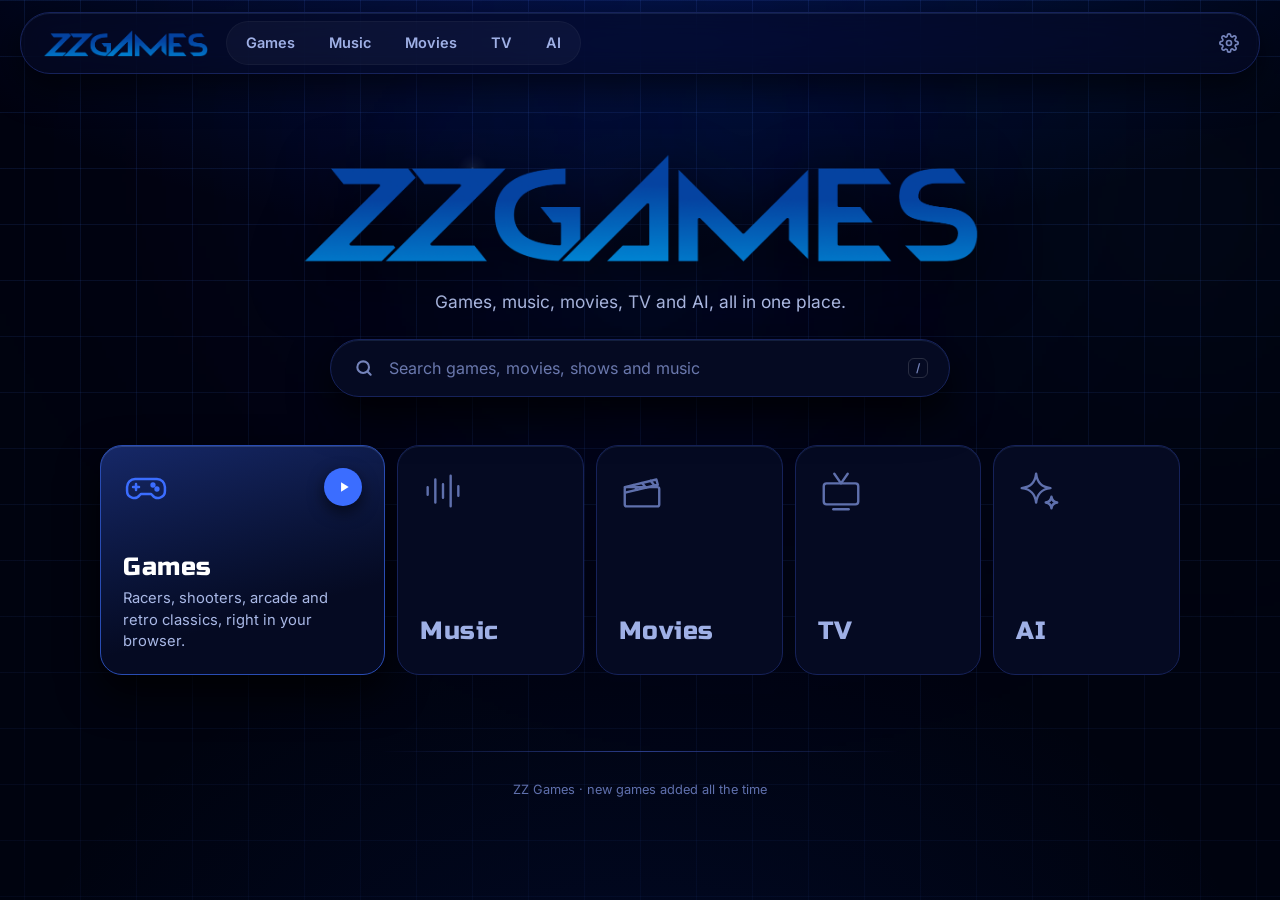
==== commit cd09d89e: "Watch: Peachify first (plainest player) Co-Authored-By: Claude Opus 5.5 <noreply@anthropic.com> Clau" ====
--- a/index.html
+++ b/index.html
@@ -91,7 +91,7 @@
   <footer class="foot">ZZ Games · new games added all the time</footer>
 
   <script src="games.js?v=202611182"></script>
-  <script src="sources.js?v=202611212"></script>
+  <script src="sources.js?v=202611213"></script>
   <script src="app.js?v=202611185"></script>
   <script src="zz-fx.js?v=202611198"></script>
 </body>
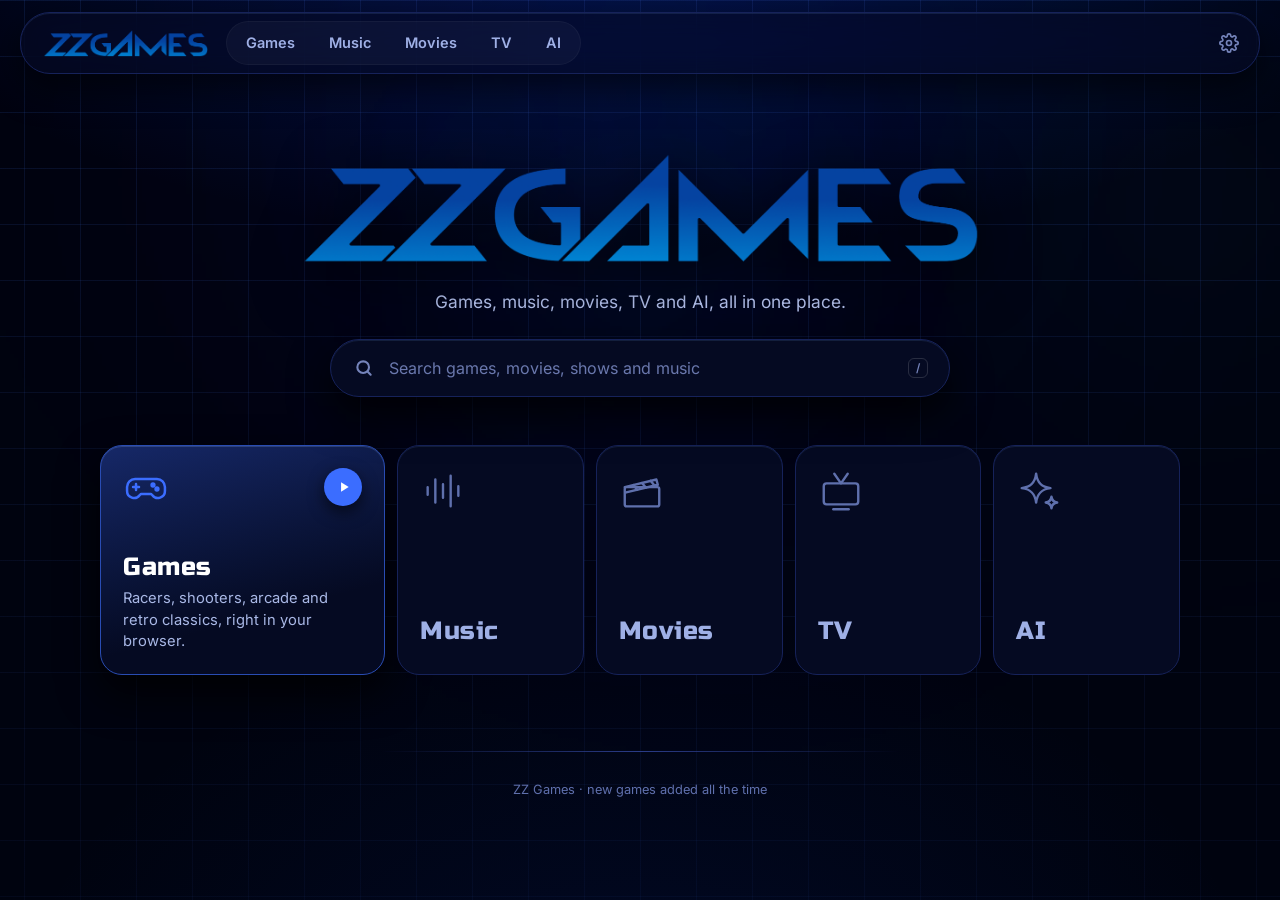
==== commit 4ebb247e: "Watch: CineSrc first again, then Peachify Co-Authored-By: Claude Opus 5.5 <noreply@anthropic.com> Cl" ====
--- a/index.html
+++ b/index.html
@@ -91,7 +91,7 @@
   <footer class="foot">ZZ Games · new games added all the time</footer>
 
   <script src="games.js?v=202611182"></script>
-  <script src="sources.js?v=202611213"></script>
+  <script src="sources.js?v=202611191"></script>
   <script src="app.js?v=202611185"></script>
   <script src="zz-fx.js?v=202611198"></script>
 </body>
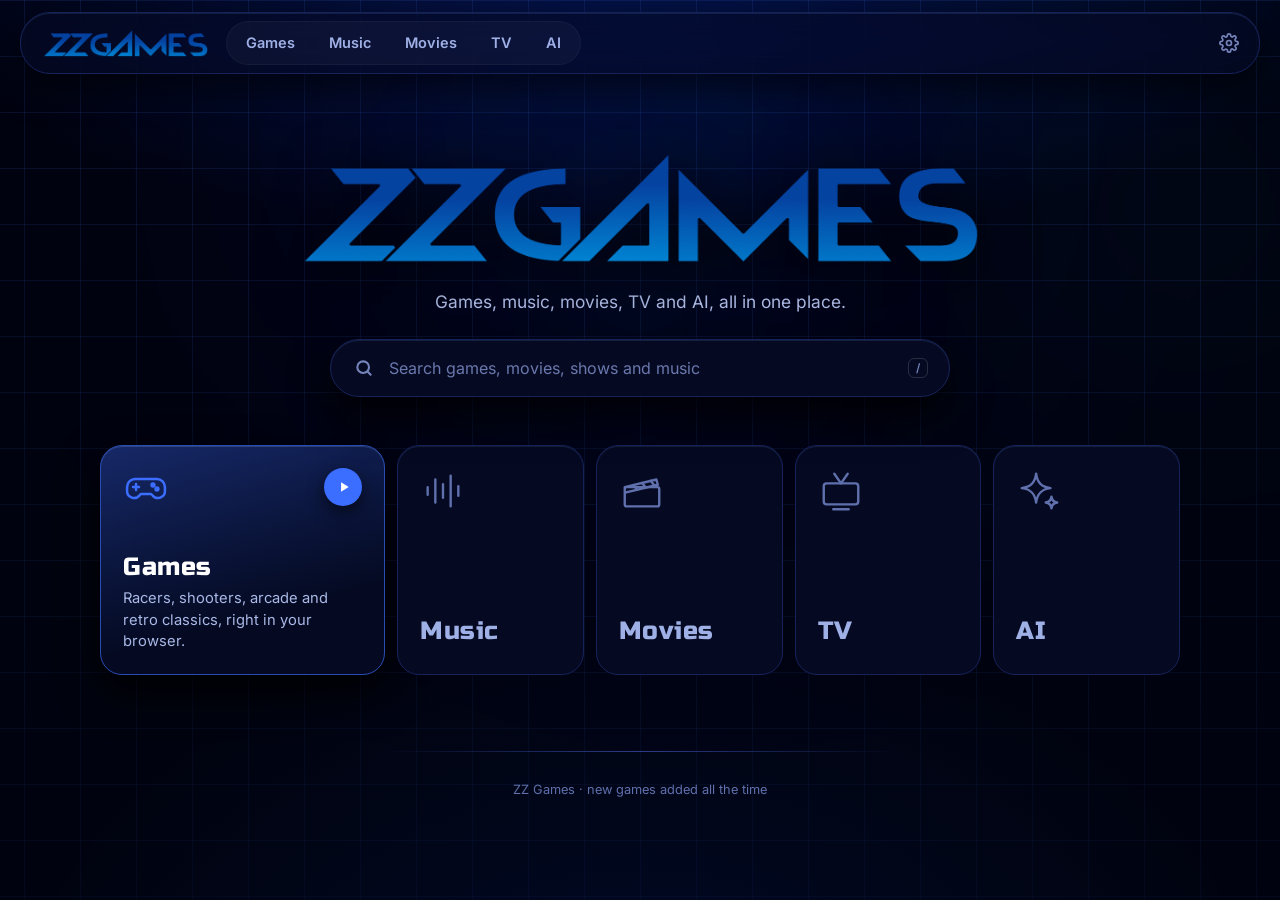
==== commit 9d161c68: "Add 10 new games with covers: Basket Champs, Axis Football League, Ping Pong Go!, Bloons TD 4, Gun M" ====
--- a/index.html
+++ b/index.html
@@ -90,7 +90,7 @@
 
   <footer class="foot">ZZ Games · new games added all the time</footer>
 
-  <script src="games.js?v=202611182"></script>
+  <script src="games.js?v=202611192"></script>
   <script src="sources.js?v=202611191"></script>
   <script src="app.js?v=202611185"></script>
   <script src="zz-fx.js?v=202611198"></script>
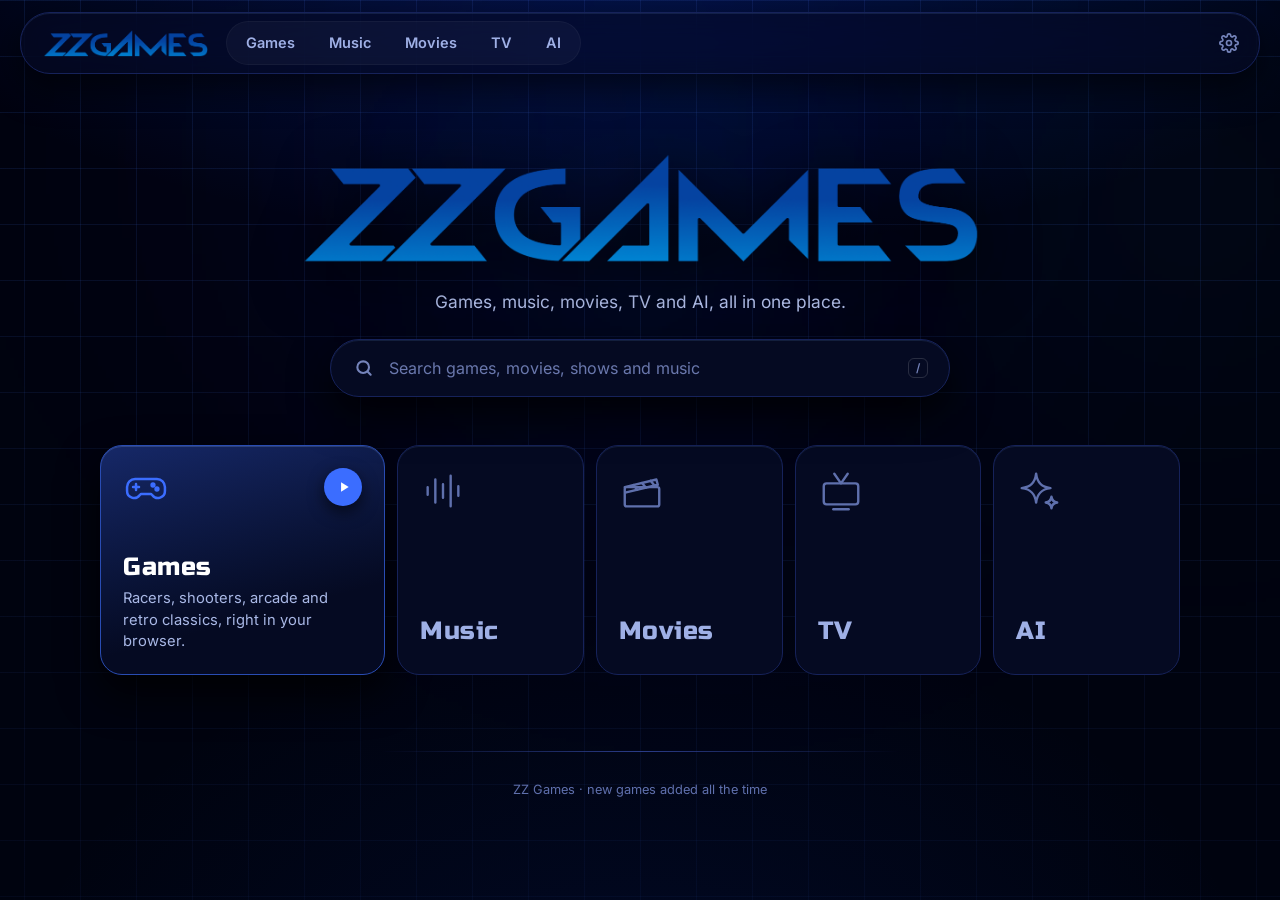
==== commit 69a2cbb7: "New covers for Basket Champs, Axis Football League, Ping Pong Go!, Bloons TD 4, GoTet.io Co-Authored" ====
--- a/index.html
+++ b/index.html
@@ -90,7 +90,7 @@
 
   <footer class="foot">ZZ Games · new games added all the time</footer>
 
-  <script src="games.js?v=202611192"></script>
+  <script src="games.js?v=202611193"></script>
   <script src="sources.js?v=202611191"></script>
   <script src="app.js?v=202611185"></script>
   <script src="zz-fx.js?v=202611198"></script>
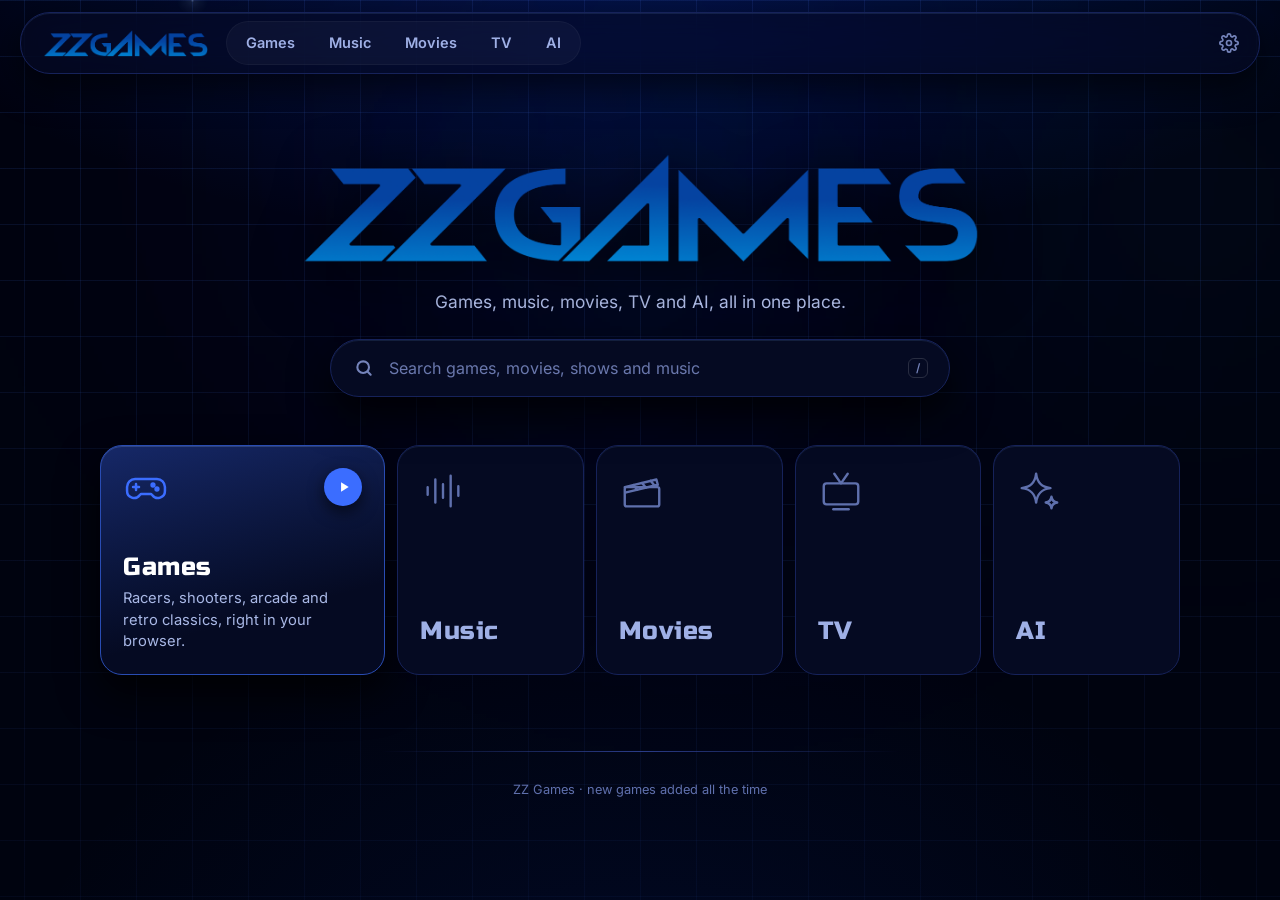
==== commit 4c828704: "Same new covers as the main site Co-Authored-By: Claude Opus 5.5 <noreply@anthropic.com> Claude-Sess" ====
--- a/index.html
+++ b/index.html
@@ -90,7 +90,7 @@
 
   <footer class="foot">ZZ Games · new games added all the time</footer>
 
-  <script src="games.js?v=202611193"></script>
+  <script src="games.js?v=202611202"></script>
   <script src="sources.js?v=202611191"></script>
   <script src="app.js?v=202611185"></script>
   <script src="zz-fx.js?v=202611198"></script>
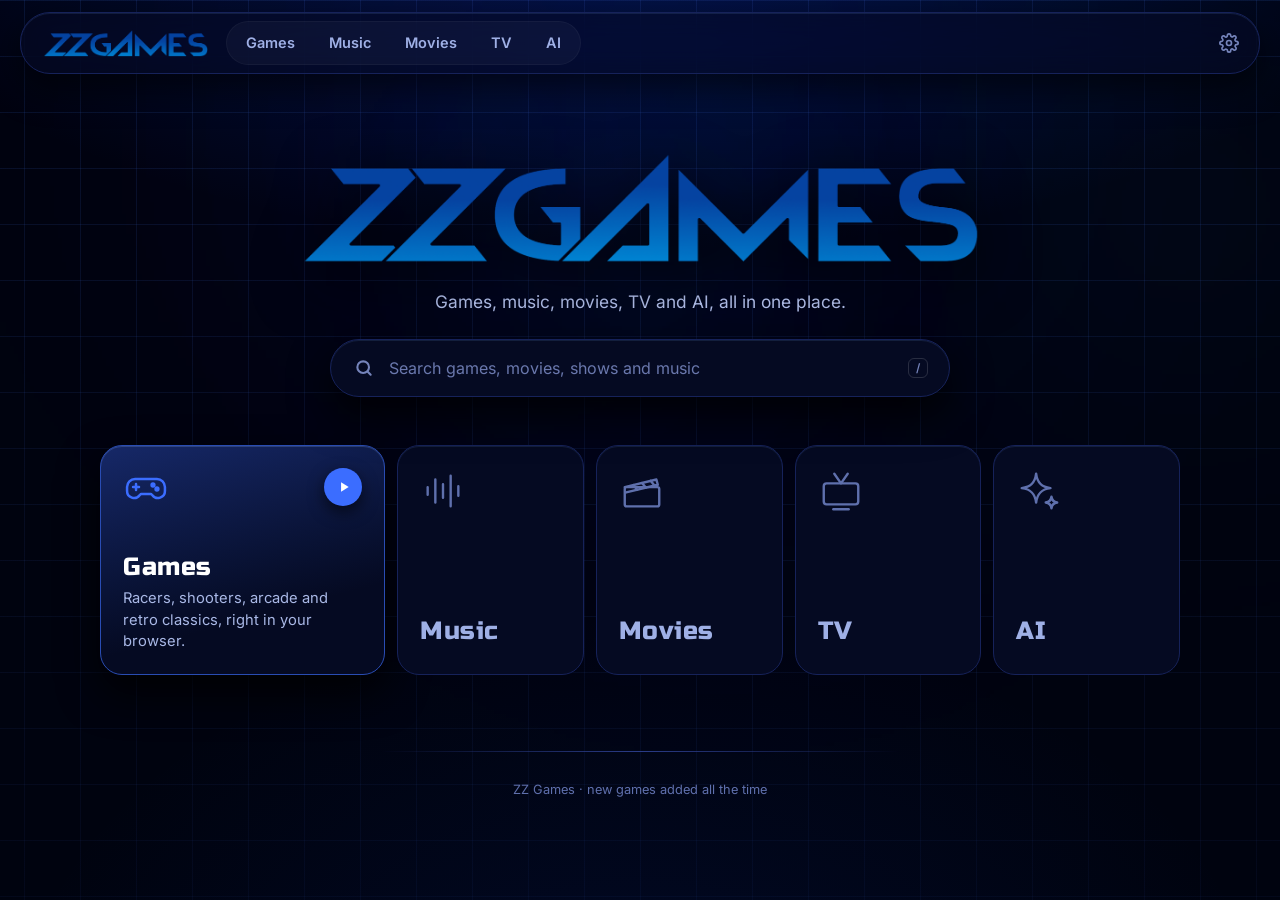
==== commit 8281e90a: "Add ZZ Craft to the games list with its logo as the cover Co-Authored-By: Claude Sonnet 5.5 <noreply" ====
--- a/index.html
+++ b/index.html
@@ -90,7 +90,7 @@
 
   <footer class="foot">ZZ Games · new games added all the time</footer>
 
-  <script src="games.js?v=202611202"></script>
+  <script src="games.js?v=202611203"></script>
   <script src="sources.js?v=202611191"></script>
   <script src="app.js?v=202611185"></script>
   <script src="zz-fx.js?v=202611198"></script>
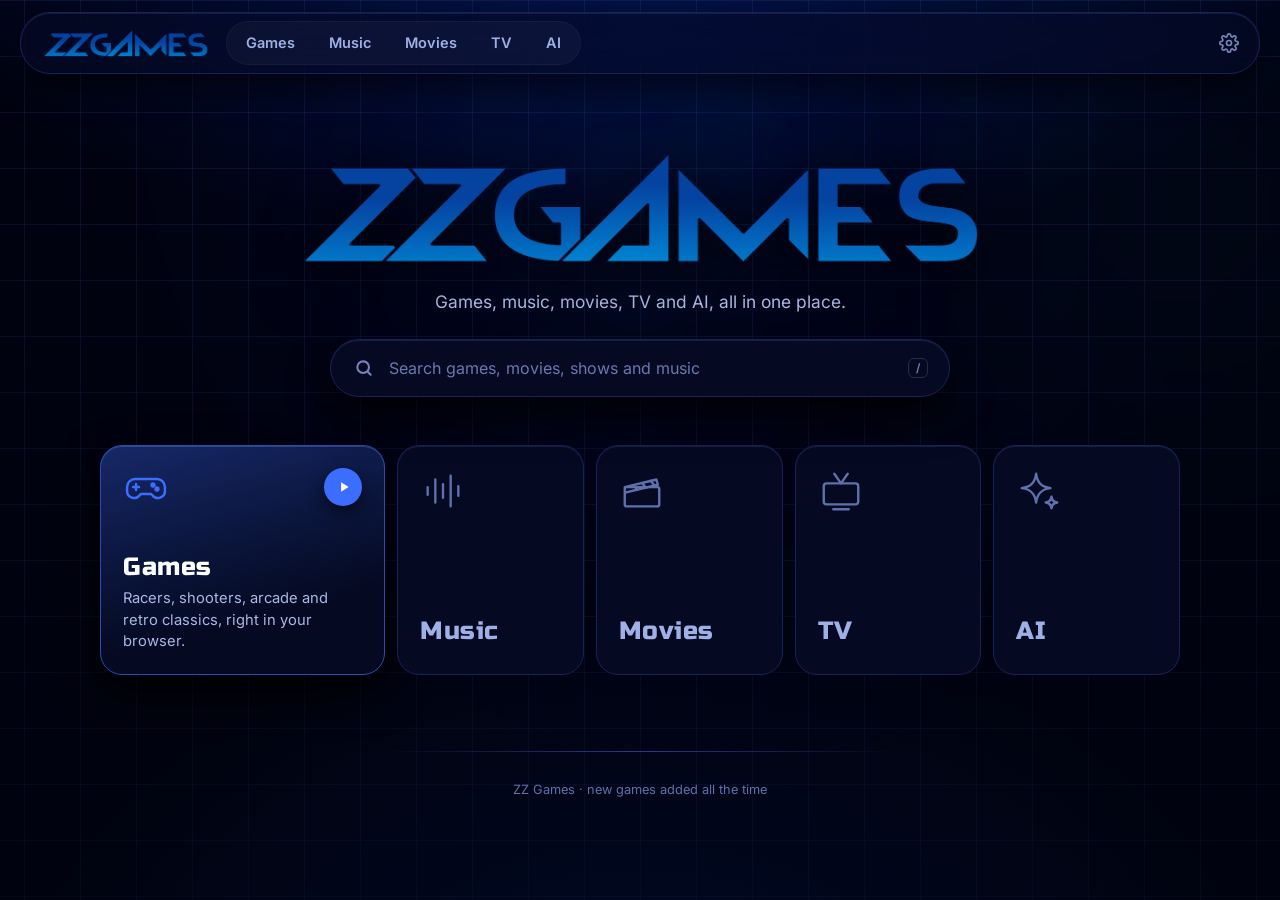
==== commit 293d5e50: "Revert "Add ZZ Craft to the games list with its logo as the cover" ZZ Craft goes on the original sit" ====
--- a/index.html
+++ b/index.html
@@ -90,7 +90,7 @@
 
   <footer class="foot">ZZ Games · new games added all the time</footer>
 
-  <script src="games.js?v=202611203"></script>
+  <script src="games.js?v=202611202"></script>
   <script src="sources.js?v=202611191"></script>
   <script src="app.js?v=202611185"></script>
   <script src="zz-fx.js?v=202611198"></script>
